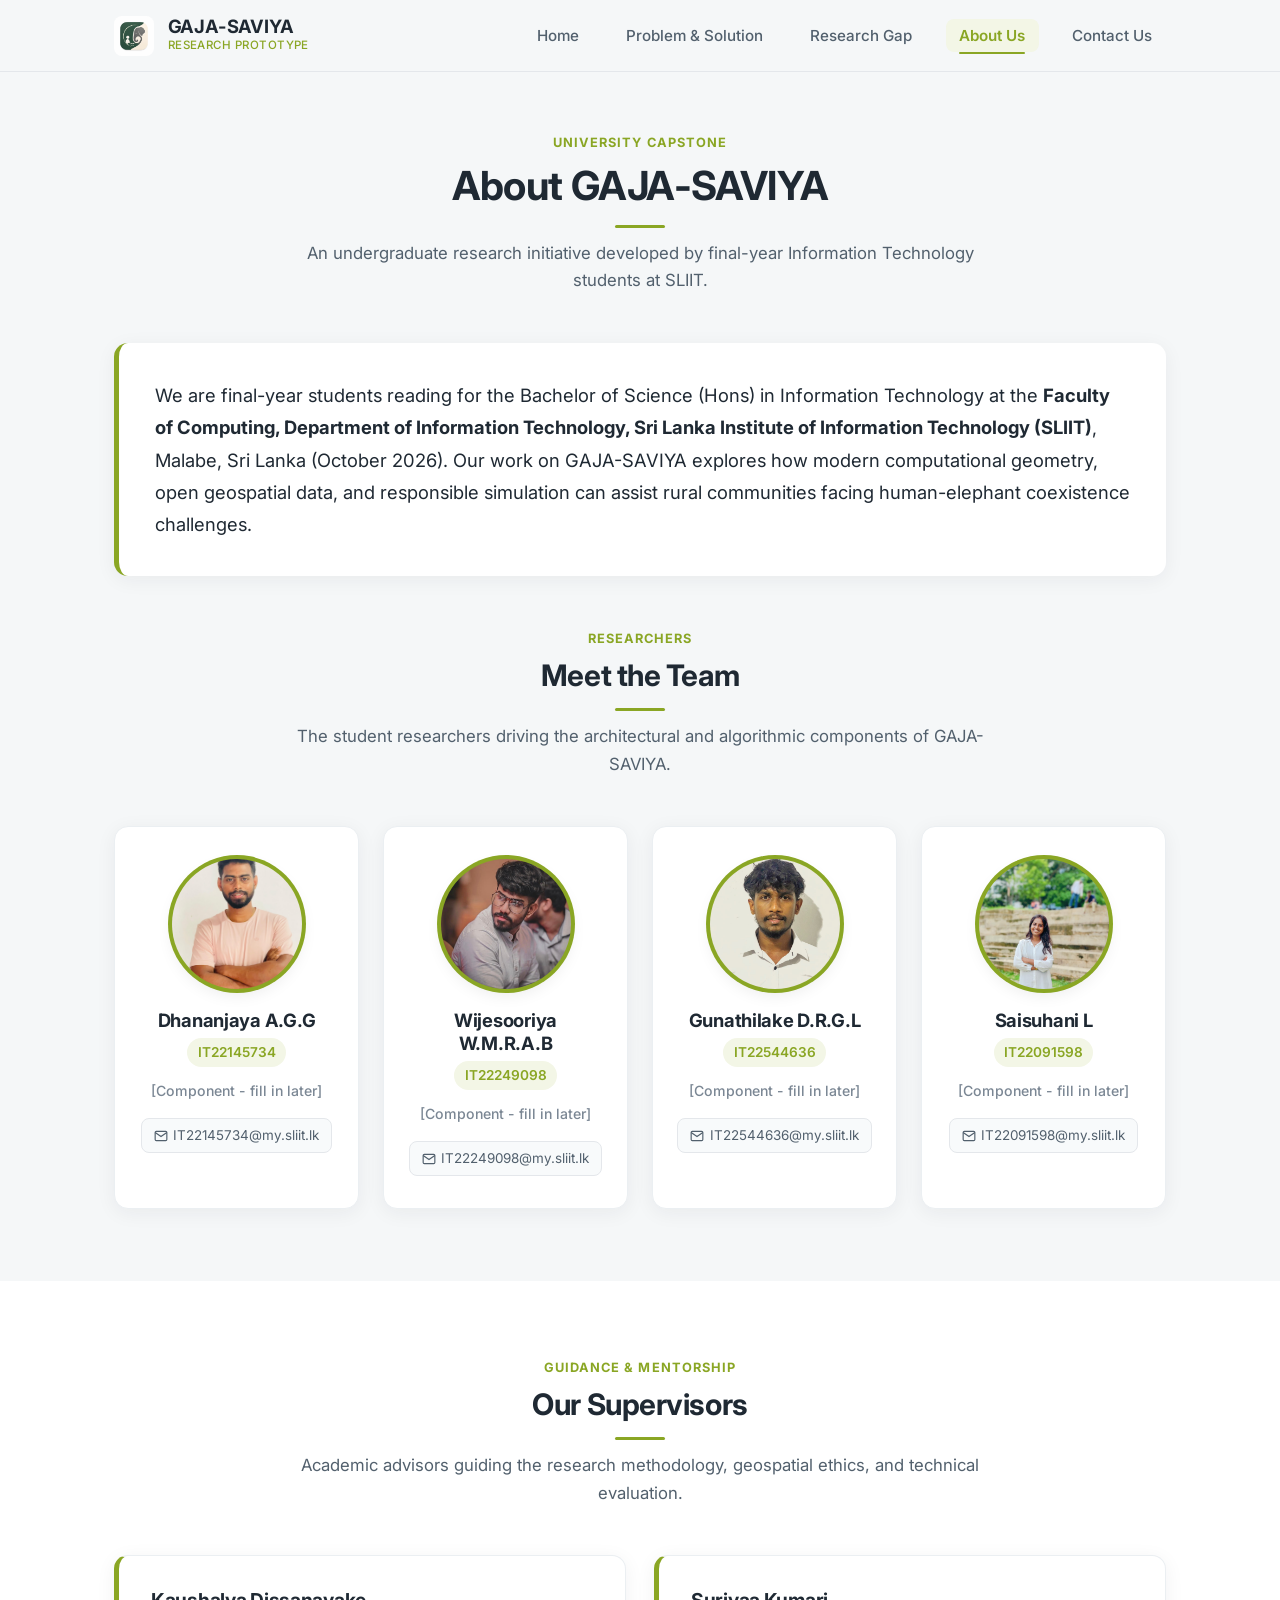
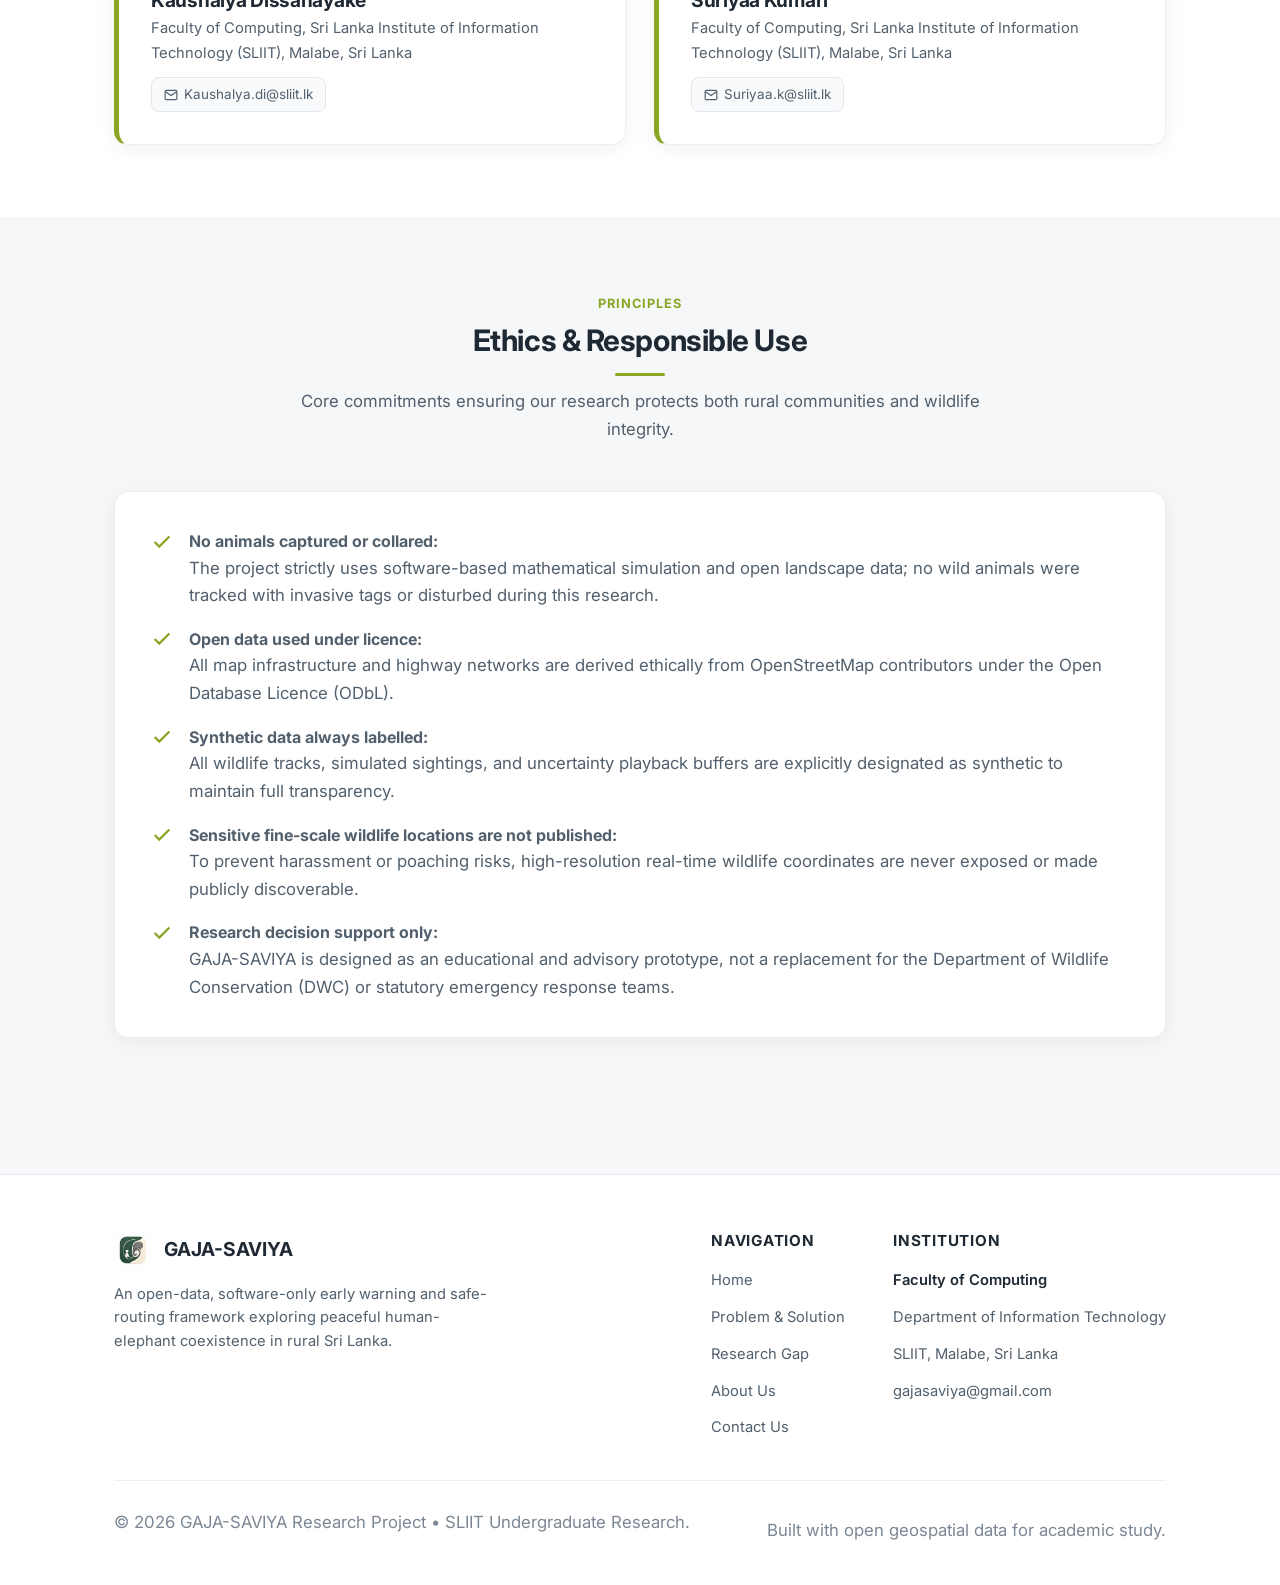
==== about.html @ 43db762c "Initial commit: GAJA-SAVIYA research portfolio and monitoring framework" ====
<!DOCTYPE html>
<html lang="en">
<head>
  <meta charset="UTF-8">
  <meta name="viewport" content="width=device-width, initial-scale=1.0">
  <title>About Us | GAJA-SAVIYA Research Team</title>
  <meta name="description" content="Meet the undergraduate research team and supervisors from SLIIT Faculty of Computing behind the GAJA-SAVIYA human-elephant conflict safe-routing framework.">
  <link rel="icon" type="image/png" href="assets/favicon.png">
  <link rel="stylesheet" href="css/style.css">
</head>
<body>

  <!-- Shared Top Navigation Bar -->
  <header class="site-header" id="siteHeader">
    <div class="container nav-container">
      <a href="index.html" class="brand" aria-label="GAJA-SAVIYA Home">
        <img src="assets/logo.png" alt="GAJA-SAVIYA Logo" class="brand-logo">
        <div class="brand-text">
          <span class="brand-title">GAJA-SAVIYA</span>
          <span class="brand-tag">Research Prototype</span>
        </div>
      </a>

      <!-- Desktop Navigation Menu -->
      <nav aria-label="Main Navigation">
        <ul class="nav-menu">
          <li><a href="index.html" class="nav-link">Home</a></li>
          <li><a href="problem-solution.html" class="nav-link">Problem &amp; Solution</a></li>
          <li><a href="research-gap.html" class="nav-link">Research Gap</a></li>
          <li><a href="about.html" class="nav-link active">About Us</a></li>
          <li><a href="contact.html" class="nav-link">Contact Us</a></li>
        </ul>
      </nav>

      <!-- Mobile Hamburger Button -->
      <button class="menu-toggle" id="menuToggle" aria-label="Toggle Navigation Menu" aria-expanded="false" aria-controls="mobileNav">
        <svg viewBox="0 0 24 24" fill="none" stroke="currentColor">
          <line x1="3" y1="6" x2="21" y2="6"></line>
          <line x1="3" y1="12" x2="21" y2="12"></line>
          <line x1="3" y1="18" x2="21" y2="18"></line>
        </svg>
      </button>
    </div>

    <!-- Mobile Drawer Menu -->
    <div class="mobile-nav" id="mobileNav">
      <ul class="mobile-menu">
        <li><a href="index.html" class="mobile-link">Home</a></li>
        <li><a href="problem-solution.html" class="mobile-link">Problem &amp; Solution</a></li>
        <li><a href="research-gap.html" class="mobile-link">Research Gap</a></li>
        <li><a href="about.html" class="mobile-link active">About Us</a></li>
        <li><a href="contact.html" class="mobile-link">Contact Us</a></li>
      </ul>
    </div>
  </header>

  <main id="mainContent">

    <!-- Header Section -->
    <section class="page-section intro-section">
      <div class="container">
        <div class="section-header fade-in-on-scroll">
          <span class="section-tag">University Capstone</span>
          <h1 class="section-title">About GAJA-SAVIYA</h1>
          <p class="section-subtitle">
            An undergraduate research initiative developed by final-year Information Technology students at SLIIT.
          </p>
        </div>

        <div class="summary-card fade-in-on-scroll">
          <p>
            We are final-year students reading for the Bachelor of Science (Hons) in Information Technology at the 
            <strong>Faculty of Computing, Department of Information Technology, Sri Lanka Institute of Information Technology (SLIIT)</strong>, 
            Malabe, Sri Lanka (October 2026). Our work on GAJA-SAVIYA explores how modern computational geometry, open geospatial data, and responsible simulation can assist rural communities facing human-elephant coexistence challenges.
          </p>
        </div>
      </div>
    </section>

    <!-- Meet the Team Section -->
    <section class="page-section" style="padding-top: 1rem;">
      <div class="container">
        <div class="section-header fade-in-on-scroll">
          <span class="section-tag">Researchers</span>
          <h2 class="section-title">Meet the Team</h2>
          <p class="section-subtitle">
            The student researchers driving the architectural and algorithmic components of GAJA-SAVIYA.
          </p>
        </div>

        <!-- ===============================================================
             EDITABLE TEAM MEMBERS BLOCK
             Update details or photos directly in this section as needed
             =============================================================== -->
        <div class="team-grid" id="teamGrid">
          
          <!-- Member 1 -->
          <article class="member-card fade-in-on-scroll" id="member-1">
            <div class="member-photo-wrap">
              <img src="assets/member1.jpg" alt="Photo of Dhananjaya A.G.G" class="member-photo" loading="lazy">
            </div>
            <h3 class="member-name">Dhananjaya A.G.G</h3>
            <span class="member-id">IT22145734</span>
            <p class="member-role">[Component - fill in later]</p>
            <a href="mailto:IT22145734@my.sliit.lk" class="member-email" title="Email Dhananjaya A.G.G">
              <svg width="14" height="14" viewBox="0 0 24 24" fill="none" stroke="currentColor" stroke-width="2"><path d="M4 4h16c1.1 0 2 .9 2 2v12c0 1.1-.9 2-2 2H4c-1.1 0-2-.9-2-2V6c0-1.1.9-2 2-2z"/><polyline points="22,6 12,13 2,6"/></svg>
              <span>IT22145734@my.sliit.lk</span>
            </a>
          </article>

          <!-- Member 2 -->
          <article class="member-card fade-in-on-scroll" id="member-2">
            <div class="member-photo-wrap">
              <img src="assets/member2.jpg" alt="Photo of Wijesooriya W.M.R.A.B" class="member-photo" loading="lazy">
            </div>
            <h3 class="member-name">Wijesooriya W.M.R.A.B</h3>
            <span class="member-id">IT22249098</span>
            <p class="member-role">[Component - fill in later]</p>
            <a href="mailto:IT22249098@my.sliit.lk" class="member-email" title="Email Wijesooriya W.M.R.A.B">
              <svg width="14" height="14" viewBox="0 0 24 24" fill="none" stroke="currentColor" stroke-width="2"><path d="M4 4h16c1.1 0 2 .9 2 2v12c0 1.1-.9 2-2 2H4c-1.1 0-2-.9-2-2V6c0-1.1.9-2 2-2z"/><polyline points="22,6 12,13 2,6"/></svg>
              <span>IT22249098@my.sliit.lk</span>
            </a>
          </article>

          <!-- Member 3 -->
          <article class="member-card fade-in-on-scroll" id="member-3">
            <div class="member-photo-wrap">
              <img src="assets/member3.jpg" alt="Photo of Gunathilake D.R.G.L" class="member-photo" loading="lazy">
            </div>
            <h3 class="member-name">Gunathilake D.R.G.L</h3>
            <span class="member-id">IT22544636</span>
            <p class="member-role">[Component - fill in later]</p>
            <a href="mailto:IT22544636@my.sliit.lk" class="member-email" title="Email Gunathilake D.R.G.L">
              <svg width="14" height="14" viewBox="0 0 24 24" fill="none" stroke="currentColor" stroke-width="2"><path d="M4 4h16c1.1 0 2 .9 2 2v12c0 1.1-.9 2-2 2H4c-1.1 0-2-.9-2-2V6c0-1.1.9-2 2-2z"/><polyline points="22,6 12,13 2,6"/></svg>
              <span>IT22544636@my.sliit.lk</span>
            </a>
          </article>

          <!-- Member 4 -->
          <article class="member-card fade-in-on-scroll" id="member-4">
            <div class="member-photo-wrap">
              <img src="assets/member4.jpg" alt="Photo of Saisuhani L" class="member-photo" loading="lazy">
            </div>
            <h3 class="member-name">Saisuhani L</h3>
            <span class="member-id">IT22091598</span>
            <p class="member-role">[Component - fill in later]</p>
            <a href="mailto:IT22091598@my.sliit.lk" class="member-email" title="Email Saisuhani L">
              <svg width="14" height="14" viewBox="0 0 24 24" fill="none" stroke="currentColor" stroke-width="2"><path d="M4 4h16c1.1 0 2 .9 2 2v12c0 1.1-.9 2-2 2H4c-1.1 0-2-.9-2-2V6c0-1.1.9-2 2-2z"/><polyline points="22,6 12,13 2,6"/></svg>
              <span>IT22091598@my.sliit.lk</span>
            </a>
          </article>

        </div>
      </div>
    </section>

    <!-- Our Supervisors Section -->
    <section class="page-section" style="background-color: #FFFFFF;">
      <div class="container">
        <div class="section-header fade-in-on-scroll">
          <span class="section-tag">Guidance &amp; Mentorship</span>
          <h2 class="section-title">Our Supervisors</h2>
          <p class="section-subtitle">
            Academic advisors guiding the research methodology, geospatial ethics, and technical evaluation.
          </p>
        </div>

        <div class="grid grid-2">
          <!-- Supervisor 1 -->
          <div class="supervisor-card fade-in-on-scroll">
            <h3 class="supervisor-title">Kaushalya Dissanayake</h3>
            <p class="supervisor-dept">Faculty of Computing, Sri Lanka Institute of Information Technology (SLIIT), Malabe, Sri Lanka</p>
            <a href="mailto:Kaushalya.di@sliit.lk" class="member-email" style="align-self: flex-start;">
              <svg width="14" height="14" viewBox="0 0 24 24" fill="none" stroke="currentColor" stroke-width="2"><path d="M4 4h16c1.1 0 2 .9 2 2v12c0 1.1-.9 2-2 2H4c-1.1 0-2-.9-2-2V6c0-1.1.9-2 2-2z"/><polyline points="22,6 12,13 2,6"/></svg>
              <span>Kaushalya.di@sliit.lk</span>
            </a>
          </div>

          <!-- Supervisor 2 -->
          <div class="supervisor-card fade-in-on-scroll">
            <h3 class="supervisor-title">Suriyaa Kumari</h3>
            <p class="supervisor-dept">Faculty of Computing, Sri Lanka Institute of Information Technology (SLIIT), Malabe, Sri Lanka</p>
            <a href="mailto:Suriyaa.k@sliit.lk" class="member-email" style="align-self: flex-start;">
              <svg width="14" height="14" viewBox="0 0 24 24" fill="none" stroke="currentColor" stroke-width="2"><path d="M4 4h16c1.1 0 2 .9 2 2v12c0 1.1-.9 2-2 2H4c-1.1 0-2-.9-2-2V6c0-1.1.9-2 2-2z"/><polyline points="22,6 12,13 2,6"/></svg>
              <span>Suriyaa.k@sliit.lk</span>
            </a>
          </div>
        </div>
      </div>
    </section>

    <!-- Ethics and Responsible Use Section -->
    <section class="page-section">
      <div class="container">
        <div class="section-header fade-in-on-scroll">
          <span class="section-tag">Principles</span>
          <h2 class="section-title">Ethics &amp; Responsible Use</h2>
          <p class="section-subtitle">
            Core commitments ensuring our research protects both rural communities and wildlife integrity.
          </p>
        </div>

        <div class="ethics-card fade-in-on-scroll">
          <ul class="ethics-list">
            <li class="ethics-item">
              <svg class="ethics-icon" viewBox="0 0 24 24" fill="none" stroke="currentColor" stroke-width="2.5"><polyline points="20 6 9 17 4 12"/></svg>
              <div>
                <strong>No animals captured or collared:</strong>
                <p>The project strictly uses software-based mathematical simulation and open landscape data; no wild animals were tracked with invasive tags or disturbed during this research.</p>
              </div>
            </li>
            <li class="ethics-item">
              <svg class="ethics-icon" viewBox="0 0 24 24" fill="none" stroke="currentColor" stroke-width="2.5"><polyline points="20 6 9 17 4 12"/></svg>
              <div>
                <strong>Open data used under licence:</strong>
                <p>All map infrastructure and highway networks are derived ethically from OpenStreetMap contributors under the Open Database Licence (ODbL).</p>
              </div>
            </li>
            <li class="ethics-item">
              <svg class="ethics-icon" viewBox="0 0 24 24" fill="none" stroke="currentColor" stroke-width="2.5"><polyline points="20 6 9 17 4 12"/></svg>
              <div>
                <strong>Synthetic data always labelled:</strong>
                <p>All wildlife tracks, simulated sightings, and uncertainty playback buffers are explicitly designated as synthetic to maintain full transparency.</p>
              </div>
            </li>
            <li class="ethics-item">
              <svg class="ethics-icon" viewBox="0 0 24 24" fill="none" stroke="currentColor" stroke-width="2.5"><polyline points="20 6 9 17 4 12"/></svg>
              <div>
                <strong>Sensitive fine-scale wildlife locations are not published:</strong>
                <p>To prevent harassment or poaching risks, high-resolution real-time wildlife coordinates are never exposed or made publicly discoverable.</p>
              </div>
            </li>
            <li class="ethics-item">
              <svg class="ethics-icon" viewBox="0 0 24 24" fill="none" stroke="currentColor" stroke-width="2.5"><polyline points="20 6 9 17 4 12"/></svg>
              <div>
                <strong>Research decision support only:</strong>
                <p>GAJA-SAVIYA is designed as an educational and advisory prototype, not a replacement for the Department of Wildlife Conservation (DWC) or statutory emergency response teams.</p>
              </div>
            </li>
          </ul>
        </div>
      </div>
    </section>

  </main>

  <!-- Shared Footer -->
  <footer class="site-footer">
    <div class="container">
      <div class="footer-top">
        <div class="footer-brand">
          <a href="index.html" class="footer-logo-wrap">
            <img src="assets/logo.png" alt="GAJA-SAVIYA Logo" class="footer-logo-img">
            <span class="footer-logo-text">GAJA-SAVIYA</span>
          </a>
          <p class="footer-desc">
            An open-data, software-only early warning and safe-routing framework exploring peaceful human-elephant coexistence in rural Sri Lanka.
          </p>
        </div>

        <div class="footer-links-group">
          <div class="footer-links-col">
            <h4>Navigation</h4>
            <ul class="footer-links-list">
              <li><a href="index.html" class="footer-link">Home</a></li>
              <li><a href="problem-solution.html" class="footer-link">Problem &amp; Solution</a></li>
              <li><a href="research-gap.html" class="footer-link">Research Gap</a></li>
              <li><a href="about.html" class="footer-link">About Us</a></li>
              <li><a href="contact.html" class="footer-link">Contact Us</a></li>
            </ul>
          </div>

          <div class="footer-links-col">
            <h4>Institution</h4>
            <ul class="footer-links-list">
              <li><span class="footer-link" style="color: var(--text-heading); font-weight: 600;">Faculty of Computing</span></li>
              <li><span class="footer-link">Department of Information Technology</span></li>
              <li><span class="footer-link">SLIIT, Malabe, Sri Lanka</span></li>
              <li><a href="mailto:gajasaviya@gmail.com" class="footer-link">gajasaviya@gmail.com</a></li>
            </ul>
          </div>
        </div>
      </div>

      <div class="footer-bottom">
        <p>&copy; 2026 GAJA-SAVIYA Research Project &bull; SLIIT Undergraduate Research.</p>
        <p>Built with open geospatial data for academic study.</p>
      </div>
    </div>
  </footer>

  <script src="js/main.js"></script>
</body>
</html>
---- css/style.css ----
/* ==========================================================================
   GAJA-SAVIYA Research Project - Design System & Stylesheet
   Color Palette:
     --accent: #8AA624 (Warm Olive Green)
     --bg: #F5F7F8 (Calm Natural Grey-White)
     --card-bg: #FFFFFF (Clean Pure White)
     --text-heading: #1F2933 (Deep Charcoal)
     --text-body: #52606D (Soft Slate Grey)
   ========================================================================== */

@import url('https://fonts.googleapis.com/css2?family=Inter:wght@400;500;600;700&display=swap');

:root {
  --accent: #8AA624;
  --accent-hover: #758E1E;
  --accent-light: #F3F6E6;
  --accent-tint: rgba(138, 166, 36, 0.12);
  --bg: #F5F7F8;
  --card-bg: #FFFFFF;
  --text-heading: #1F2933;
  --text-body: #52606D;
  --text-muted: #7B8794;
  --border-light: #E4E7EB;
  --border-subtle: #EBEFF2;
  --warning-bg: #FFFBEB;
  --warning-border: #FDE68A;
  --warning-text: #92400E;
  --shadow-sm: 0 2px 8px rgba(31, 41, 51, 0.04);
  --shadow-md: 0 4px 20px rgba(31, 41, 51, 0.06);
  --shadow-lg: 0 10px 30px rgba(31, 41, 51, 0.09);
  --radius-sm: 8px;
  --radius-md: 14px;
  --radius-lg: 20px;
  --radius-full: 9999px;
  --container-max: 1100px;
  --transition: all 0.25s ease-in-out;
  --font-main: 'Inter', -apple-system, BlinkMacSystemFont, "Segoe UI", Roboto, Helvetica, Arial, sans-serif;
}

/* Base & Reset */
*, *::before, *::after {
  box-sizing: border-box;
  margin: 0;
  padding: 0;
}

html {
  scroll-behavior: smooth;
  font-size: 16px;
}

body {
  font-family: var(--font-main);
  background-color: var(--bg);
  color: var(--text-body);
  line-height: 1.65;
  -webkit-font-smoothing: antialiased;
  -moz-osx-font-smoothing: grayscale;
  min-height: 100vh;
  display: flex;
  flex-direction: column;
}

/* Typography */
h1, h2, h3, h4, h5, h6 {
  color: var(--text-heading);
  font-weight: 700;
  line-height: 1.25;
  letter-spacing: -0.015em;
}

h1 {
  font-size: 2.5rem;
  margin-bottom: 1rem;
}

h2 {
  font-size: 1.85rem;
  margin-bottom: 0.85rem;
  position: relative;
}

h3 {
  font-size: 1.3rem;
  margin-bottom: 0.5rem;
}

p {
  margin-bottom: 1rem;
  font-size: 1.05rem;
}

p:last-child {
  margin-bottom: 0;
}

a {
  color: var(--accent);
  text-decoration: none;
  transition: var(--transition);
}

a:hover {
  color: var(--accent-hover);
}

/* Focus styles for accessibility */
a:focus-visible, button:focus-visible, input:focus-visible, textarea:focus-visible {
  outline: 2px solid var(--accent);
  outline-offset: 3px;
}

/* Layout Container */
.container {
  width: 100%;
  max-width: var(--container-max);
  margin-left: auto;
  margin-right: auto;
  padding-left: 1.5rem;
  padding-right: 1.5rem;
}

/* Header & Navigation */
.site-header {
  position: fixed;
  top: 0;
  left: 0;
  width: 100%;
  height: 72px;
  background-color: rgba(245, 247, 248, 0.94);
  backdrop-filter: blur(12px);
  -webkit-backdrop-filter: blur(12px);
  border-bottom: 1px solid var(--border-light);
  z-index: 1000;
  transition: var(--transition);
}

.nav-container {
  display: flex;
  align-items: center;
  justify-content: space-between;
  height: 100%;
}

.brand {
  display: flex;
  align-items: center;
  gap: 0.85rem;
  color: var(--text-heading);
  font-weight: 700;
  font-size: 1.25rem;
  text-decoration: none;
  letter-spacing: -0.01em;
}

.brand-logo {
  width: 40px;
  height: 40px;
  border-radius: var(--radius-sm);
  object-fit: cover;
  display: block;
}

.brand-text {
  display: flex;
  flex-direction: column;
}

.brand-title {
  font-size: 1.15rem;
  font-weight: 700;
  color: var(--text-heading);
  line-height: 1.1;
}

.brand-tag {
  font-size: 0.72rem;
  font-weight: 500;
  color: var(--accent);
  letter-spacing: 0.04em;
  text-transform: uppercase;
}

.nav-menu {
  display: flex;
  list-style: none;
  gap: 1.25rem;
  align-items: center;
}

.nav-link {
  color: var(--text-body);
  font-size: 0.95rem;
  font-weight: 500;
  padding: 0.45rem 0.85rem;
  border-radius: var(--radius-sm);
  transition: var(--transition);
  position: relative;
}

.nav-link:hover {
  color: var(--accent);
  background-color: var(--accent-tint);
}

.nav-link.active {
  color: var(--accent);
  font-weight: 600;
  background-color: var(--accent-light);
}

.nav-link.active::after {
  content: '';
  position: absolute;
  bottom: -2px;
  left: 0.85rem;
  right: 0.85rem;
  height: 2px;
  background-color: var(--accent);
  border-radius: 2px;
}

/* Mobile Hamburger */
.menu-toggle {
  display: none;
  background: transparent;
  border: none;
  cursor: pointer;
  padding: 0.5rem;
  color: var(--text-heading);
  border-radius: var(--radius-sm);
}

.menu-toggle svg {
  width: 26px;
  height: 26px;
  display: block;
  stroke: var(--text-heading);
  stroke-width: 2;
  stroke-linecap: round;
  stroke-linejoin: round;
}

/* Mobile Drawer */
.mobile-nav {
  display: none;
  position: fixed;
  top: 72px;
  left: 0;
  width: 100%;
  background-color: #FFFFFF;
  border-bottom: 1px solid var(--border-light);
  box-shadow: var(--shadow-lg);
  padding: 1.25rem 1.5rem;
  z-index: 999;
}

.mobile-nav.open {
  display: block;
  animation: slideDown 0.25s ease-out;
}

@keyframes slideDown {
  from {
    opacity: 0;
    transform: translateY(-10px);
  }
  to {
    opacity: 1;
    transform: translateY(0);
  }
}

.mobile-menu {
  list-style: none;
  display: flex;
  flex-direction: column;
  gap: 0.5rem;
}

.mobile-link {
  display: block;
  padding: 0.75rem 1rem;
  font-size: 1rem;
  font-weight: 500;
  color: var(--text-heading);
  border-radius: var(--radius-sm);
  transition: var(--transition);
}

.mobile-link:hover, .mobile-link.active {
  background-color: var(--accent-light);
  color: var(--accent);
}

/* Page Spacing for Fixed Header */
main {
  flex: 1;
  padding-top: 72px; /* Navbar height */
}

.page-section {
  padding: 4.5rem 0;
}

.page-section.intro-section {
  padding-top: 3.5rem;
  padding-bottom: 2rem;
}

/* Hero Section */
.hero {
  padding: 4.5rem 0 3.5rem;
  text-align: center;
}

.hero-content {
  max-width: 860px;
  margin: 0 auto;
}

.hero-badge-wrap {
  margin-bottom: 1.25rem;
  display: inline-flex;
}

.hero-logo-img {
  width: 72px;
  height: 72px;
  border-radius: var(--radius-md);
  box-shadow: var(--shadow-md);
  margin-bottom: 1.25rem;
}

.hero-title {
  font-size: 3rem;
  font-weight: 800;
  color: var(--text-heading);
  letter-spacing: -0.025em;
  line-height: 1.15;
  margin-bottom: 1rem;
}

.hero-subtitle {
  font-size: 1.25rem;
  font-weight: 500;
  color: var(--text-body);
  line-height: 1.5;
  margin-bottom: 1rem;
}

.hero-tagline {
  font-size: 1.15rem;
  font-weight: 600;
  color: var(--accent);
  margin-bottom: 2rem;
  display: inline-block;
  padding: 0.35rem 1rem;
  background-color: var(--accent-light);
  border-radius: var(--radius-full);
}

.hero-actions {
  display: flex;
  justify-content: center;
  gap: 1rem;
  flex-wrap: wrap;
}

/* Buttons */
.btn {
  display: inline-flex;
  align-items: center;
  justify-content: center;
  gap: 0.5rem;
  padding: 0.75rem 1.65rem;
  font-size: 1rem;
  font-weight: 600;
  border-radius: var(--radius-full);
  border: 1px solid transparent;
  cursor: pointer;
  transition: var(--transition);
  text-decoration: none;
}

.btn-primary {
  background-color: var(--accent);
  color: #FFFFFF;
  box-shadow: 0 4px 14px rgba(138, 166, 36, 0.28);
}

.btn-primary:hover {
  background-color: var(--accent-hover);
  color: #FFFFFF;
  transform: translateY(-1px);
  box-shadow: 0 6px 18px rgba(138, 166, 36, 0.35);
}

.btn-secondary {
  background-color: #FFFFFF;
  color: var(--text-heading);
  border-color: var(--border-light);
  box-shadow: var(--shadow-sm);
}

.btn-secondary:hover {
  background-color: #FAFAFA;
  border-color: var(--accent);
  color: var(--accent);
  transform: translateY(-1px);
}

.btn-sm {
  padding: 0.45rem 1rem;
  font-size: 0.88rem;
}

/* Cards & Generic Card Grid */
.card {
  background-color: var(--card-bg);
  border-radius: var(--radius-md);
  box-shadow: var(--shadow-md);
  border: 1px solid var(--border-subtle);
  padding: 2rem;
  transition: var(--transition);
  height: 100%;
}

.card:hover {
  transform: translateY(-3px);
  box-shadow: var(--shadow-lg);
  border-color: rgba(138, 166, 36, 0.3);
}

.grid {
  display: grid;
  gap: 1.75rem;
}

.grid-2 {
  grid-template-columns: repeat(2, 1fr);
}

.grid-3 {
  grid-template-columns: repeat(3, 1fr);
}

.grid-4 {
  grid-template-columns: repeat(4, 1fr);
}

/* Section Header */
.section-header {
  text-align: center;
  max-width: 720px;
  margin: 0 auto 3rem;
}

.section-tag {
  display: inline-block;
  font-size: 0.8rem;
  font-weight: 700;
  text-transform: uppercase;
  letter-spacing: 0.08em;
  color: var(--accent);
  margin-bottom: 0.5rem;
}

.section-title {
  margin-bottom: 0.75rem;
}

.section-title::after {
  content: '';
  display: block;
  width: 50px;
  height: 3px;
  background-color: var(--accent);
  margin: 0.85rem auto 0;
  border-radius: 2px;
}

.section-title.text-left::after {
  margin-left: 0;
}

.section-subtitle {
  font-size: 1.05rem;
  color: var(--text-body);
}

/* Friendly Summary Box */
.summary-card {
  background-color: #FFFFFF;
  border-radius: var(--radius-md);
  padding: 2.25rem;
  box-shadow: var(--shadow-md);
  border-left: 5px solid var(--accent);
  margin: 0 auto;
}

.summary-card p {
  font-size: 1.15rem;
  line-height: 1.75;
  color: var(--text-heading);
}

/* Component Numbered Cards */
.component-card {
  position: relative;
  display: flex;
  flex-direction: column;
  padding: 2rem;
}

.component-badge {
  display: inline-flex;
  align-items: center;
  justify-content: center;
  width: 36px;
  height: 36px;
  background-color: var(--accent-light);
  color: var(--accent);
  font-weight: 700;
  border-radius: var(--radius-sm);
  margin-bottom: 1.25rem;
  font-size: 1.1rem;
}

.component-title {
  font-size: 1.2rem;
  margin-bottom: 0.75rem;
  color: var(--text-heading);
}

.component-desc {
  font-size: 0.98rem;
  color: var(--text-body);
  flex: 1;
}

/* How It Works - 4-step Flow */
.flow-container {
  display: flex;
  align-items: stretch;
  justify-content: space-between;
  gap: 1rem;
  position: relative;
}

.flow-step {
  flex: 1;
  background-color: #FFFFFF;
  border-radius: var(--radius-md);
  padding: 1.75rem 1.25rem;
  text-align: center;
  box-shadow: var(--shadow-md);
  border: 1px solid var(--border-subtle);
  position: relative;
  display: flex;
  flex-direction: column;
  align-items: center;
  transition: var(--transition);
}

.flow-step:hover {
  transform: translateY(-2px);
  border-color: var(--accent);
}

.flow-index {
  width: 32px;
  height: 32px;
  background-color: var(--accent);
  color: #FFFFFF;
  border-radius: var(--radius-full);
  display: flex;
  align-items: center;
  justify-content: center;
  font-weight: 700;
  font-size: 0.9rem;
  margin-bottom: 1rem;
}

.flow-title {
  font-size: 1.05rem;
  font-weight: 700;
  color: var(--text-heading);
  margin-bottom: 0.5rem;
}

.flow-text {
  font-size: 0.88rem;
  color: var(--text-body);
  line-height: 1.5;
}

.flow-arrow {
  display: flex;
  align-items: center;
  justify-content: center;
  color: var(--accent);
  font-size: 1.5rem;
  padding: 0 0.25rem;
}

/* Honest-Labelling Disclaimer Banner */
.disclaimer-banner {
  background-color: var(--warning-bg);
  border: 1px solid var(--warning-border);
  border-left: 5px solid #D97706;
  border-radius: var(--radius-md);
  padding: 1.5rem 1.75rem;
  display: flex;
  gap: 1.25rem;
  align-items: flex-start;
  margin: 3.5rem 0 1.5rem;
}

.disclaimer-icon {
  flex-shrink: 0;
  width: 28px;
  height: 28px;
  color: #D97706;
  margin-top: 0.15rem;
}

.disclaimer-content h4 {
  font-size: 1.05rem;
  color: var(--warning-text);
  margin-bottom: 0.35rem;
}

.disclaimer-content p {
  font-size: 0.95rem;
  color: var(--warning-text);
  line-height: 1.6;
}

/* Tech Chips */
.tech-section {
  text-align: center;
  margin-top: 3.5rem;
  padding-top: 2.5rem;
  border-top: 1px solid var(--border-light);
}

.tech-chips {
  display: flex;
  flex-wrap: wrap;
  justify-content: center;
  gap: 0.65rem;
  margin-top: 1.25rem;
}

.tech-chip {
  background-color: #FFFFFF;
  border: 1px solid var(--border-light);
  padding: 0.45rem 1rem;
  border-radius: var(--radius-full);
  font-size: 0.88rem;
  font-weight: 500;
  color: var(--text-heading);
  box-shadow: var(--shadow-sm);
  transition: var(--transition);
}

.tech-chip:hover {
  border-color: var(--accent);
  color: var(--accent);
  transform: translateY(-1px);
}

/* Page 2: Problem & Solution */
.problem-card {
  background-color: #FFFFFF;
  border-radius: var(--radius-md);
  padding: 2.25rem;
  box-shadow: var(--shadow-md);
  margin-bottom: 2.5rem;
}

.problem-card p {
  font-size: 1.05rem;
  margin-bottom: 1.2rem;
}

.research-quote-card {
  background: linear-gradient(135deg, #FFFFFF 0%, var(--accent-light) 100%);
  border: 1px solid rgba(138, 166, 36, 0.35);
  border-left: 6px solid var(--accent);
  border-radius: var(--radius-md);
  padding: 2.25rem 2.5rem;
  box-shadow: var(--shadow-md);
  margin: 3rem 0;
  position: relative;
}

.quote-label {
  display: inline-block;
  font-size: 0.78rem;
  font-weight: 700;
  text-transform: uppercase;
  letter-spacing: 0.08em;
  color: var(--accent);
  margin-bottom: 0.75rem;
}

.research-quote-card blockquote {
  font-size: 1.25rem;
  font-weight: 600;
  color: var(--text-heading);
  line-height: 1.6;
  font-style: italic;
}

/* Pipeline Solution */
.pipeline-card {
  background-color: #FFFFFF;
  border-radius: var(--radius-md);
  padding: 2rem;
  box-shadow: var(--shadow-md);
  border: 1px solid var(--border-subtle);
  display: flex;
  flex-direction: column;
}

.pipeline-header {
  display: flex;
  align-items: center;
  gap: 0.75rem;
  margin-bottom: 1rem;
}

.pipeline-number {
  font-size: 0.85rem;
  font-weight: 700;
  color: var(--accent);
  background-color: var(--accent-light);
  padding: 0.25rem 0.65rem;
  border-radius: var(--radius-sm);
}

.limitation-box {
  background-color: #FAFBFB;
  border: 1px dashed var(--border-light);
  border-left: 3px solid var(--text-muted);
  border-radius: var(--radius-sm);
  padding: 0.85rem 1rem;
  margin-top: 1.25rem;
}

.limitation-box h5 {
  font-size: 0.82rem;
  font-weight: 700;
  text-transform: uppercase;
  color: var(--text-muted);
  letter-spacing: 0.04em;
  margin-bottom: 0.25rem;
}

.limitation-box p {
  font-size: 0.88rem;
  color: var(--text-body);
  margin-bottom: 0;
  line-height: 1.5;
}

/* Aim & Objectives */
.objectives-list {
  list-style: none;
  counter-reset: obj-counter;
  display: flex;
  flex-direction: column;
  gap: 1rem;
  margin-top: 1.5rem;
}

.objectives-list li {
  counter-increment: obj-counter;
  display: flex;
  gap: 1.25rem;
  background-color: #FFFFFF;
  padding: 1.25rem 1.5rem;
  border-radius: var(--radius-md);
  box-shadow: var(--shadow-sm);
  border: 1px solid var(--border-subtle);
  align-items: flex-start;
  transition: var(--transition);
}

.objectives-list li:hover {
  border-color: var(--accent);
  transform: translateX(4px);
}

.objectives-list li::before {
  content: counter(obj-counter);
  flex-shrink: 0;
  width: 28px;
  height: 28px;
  background-color: var(--accent-light);
  color: var(--accent);
  font-weight: 700;
  font-size: 0.9rem;
  display: flex;
  align-items: center;
  justify-content: center;
  border-radius: var(--radius-full);
}

/* Formula Box */
.formula-box {
  background-color: #FFFFFF;
  border-radius: var(--radius-md);
  padding: 2.25rem;
  box-shadow: var(--shadow-md);
  border: 1px solid var(--border-subtle);
  margin-top: 2.5rem;
}

.math-display {
  display: block;
  text-align: center;
  background-color: #F8FAF7;
  border: 1px solid rgba(138, 166, 36, 0.25);
  border-radius: var(--radius-sm);
  padding: 1.25rem;
  font-family: "Courier New", Courier, monospace;
  font-size: 1.35rem;
  font-weight: 700;
  color: var(--accent-hover);
  margin: 1.5rem 0;
}

.formula-disclaimer {
  background-color: #F8F9FA;
  padding: 0.85rem 1rem;
  border-radius: var(--radius-sm);
  font-size: 0.88rem;
  color: var(--text-muted);
  border-left: 3px solid var(--accent);
}

/* Page 3: Research Gap Cards */
.gap-card {
  background-color: #FFFFFF;
  border-radius: var(--radius-md);
  padding: 2rem;
  box-shadow: var(--shadow-md);
  border: 1px solid var(--border-subtle);
  display: flex;
  flex-direction: column;
  gap: 1.25rem;
}

.gap-missing {
  background-color: #FFF5F5;
  border-left: 3px solid #E53E3E;
  padding: 1rem 1.25rem;
  border-radius: 0 var(--radius-sm) var(--radius-sm) 0;
}

.gap-missing h4 {
  font-size: 0.85rem;
  text-transform: uppercase;
  color: #C53030;
  letter-spacing: 0.05em;
  margin-bottom: 0.35rem;
}

.gap-missing p {
  font-size: 0.95rem;
  color: #4A5568;
  margin-bottom: 0;
}

.gap-response {
  background-color: var(--accent-light);
  border-left: 3px solid var(--accent);
  padding: 1rem 1.25rem;
  border-radius: 0 var(--radius-sm) var(--radius-sm) 0;
}

.gap-response h4 {
  font-size: 0.85rem;
  text-transform: uppercase;
  color: var(--accent-hover);
  letter-spacing: 0.05em;
  margin-bottom: 0.35rem;
}

.gap-response p {
  font-size: 0.95rem;
  color: var(--text-heading);
  font-weight: 500;
  margin-bottom: 0;
}

/* Evaluation Table */
.table-card {
  background-color: #FFFFFF;
  border-radius: var(--radius-md);
  padding: 2rem;
  box-shadow: var(--shadow-md);
  border: 1px solid var(--border-subtle);
  overflow-x: auto;
}

.custom-table {
  width: 100%;
  border-collapse: collapse;
  text-align: left;
}

.custom-table th, .custom-table td {
  padding: 1.15rem 1.25rem;
  border-bottom: 1px solid var(--border-light);
}

.custom-table th {
  background-color: #F8F9FA;
  color: var(--text-heading);
  font-weight: 700;
  font-size: 0.95rem;
  text-transform: uppercase;
  letter-spacing: 0.04em;
}

.custom-table tr:last-child td {
  border-bottom: none;
}

.custom-table tr:hover td {
  background-color: #FCFDFD;
}

.table-tag {
  font-weight: 600;
  color: var(--accent-hover);
}

/* Page 4: About Us - Team Grid */
.team-grid {
  display: grid;
  grid-template-columns: repeat(4, 1fr);
  gap: 1.5rem;
}

.member-card {
  background-color: #FFFFFF;
  border-radius: var(--radius-md);
  padding: 2rem 1.5rem;
  text-align: center;
  box-shadow: var(--shadow-md);
  border: 1px solid var(--border-subtle);
  display: flex;
  flex-direction: column;
  align-items: center;
  transition: var(--transition);
}

.member-card:hover {
  transform: translateY(-4px);
  box-shadow: var(--shadow-lg);
  border-color: var(--accent);
}

.member-photo-wrap {
  width: 130px;
  height: 130px;
  margin-bottom: 1.25rem;
  position: relative;
}

.member-photo {
  width: 100%;
  height: 100%;
  border-radius: var(--radius-full);
  object-fit: cover;
  box-shadow: 0 0 0 4px var(--accent), 0 6px 16px rgba(0, 0, 0, 0.08);
  background-color: #EEF2F6;
  display: block;
}

.member-name {
  font-size: 1.15rem;
  font-weight: 700;
  color: var(--text-heading);
  margin-bottom: 0.35rem;
}

.member-id {
  font-size: 0.85rem;
  font-weight: 600;
  color: var(--accent);
  background-color: var(--accent-light);
  padding: 0.2rem 0.65rem;
  border-radius: var(--radius-full);
  margin-bottom: 0.75rem;
  display: inline-block;
}

.member-role {
  font-size: 0.88rem;
  color: var(--text-muted);
  margin-bottom: 1rem;
  font-weight: 500;
}

.member-email {
  font-size: 0.84rem;
  color: var(--text-body);
  word-break: break-all;
  display: inline-flex;
  align-items: center;
  gap: 0.35rem;
  padding: 0.35rem 0.75rem;
  background-color: #F8FAFB;
  border-radius: var(--radius-sm);
  border: 1px solid var(--border-light);
  transition: var(--transition);
}

.member-email:hover {
  border-color: var(--accent);
  color: var(--accent);
  background-color: #FFFFFF;
}

/* Supervisors */
.supervisor-card {
  background-color: #FFFFFF;
  border-radius: var(--radius-md);
  padding: 2rem;
  box-shadow: var(--shadow-md);
  border: 1px solid var(--border-subtle);
  border-left: 5px solid var(--accent);
  display: flex;
  flex-direction: column;
}

.supervisor-title {
  font-size: 1.2rem;
  color: var(--text-heading);
  margin-bottom: 0.25rem;
}

.supervisor-dept {
  font-size: 0.92rem;
  color: var(--text-body);
  margin-bottom: 0.75rem;
}

/* Ethics List */
.ethics-card {
  background-color: #FFFFFF;
  border-radius: var(--radius-md);
  padding: 2.25rem;
  box-shadow: var(--shadow-md);
  border: 1px solid var(--border-subtle);
}

.ethics-list {
  list-style: none;
  display: flex;
  flex-direction: column;
  gap: 1rem;
}

.ethics-item {
  display: flex;
  align-items: flex-start;
  gap: 1rem;
}

.ethics-icon {
  width: 22px;
  height: 22px;
  color: var(--accent);
  flex-shrink: 0;
  margin-top: 0.15rem;
}

/* Page 5: Contact Us */
.contact-grid {
  display: grid;
  grid-template-columns: 1fr 1.35fr;
  gap: 2.5rem;
  align-items: start;
}

.contact-info-card {
  background-color: #FFFFFF;
  border-radius: var(--radius-md);
  padding: 2.5rem 2rem;
  box-shadow: var(--shadow-md);
  border: 1px solid var(--border-subtle);
}

.info-item {
  margin-bottom: 2rem;
}

.info-item:last-child {
  margin-bottom: 0;
}

.info-label {
  font-size: 0.8rem;
  font-weight: 700;
  text-transform: uppercase;
  letter-spacing: 0.05em;
  color: var(--text-muted);
  margin-bottom: 0.4rem;
}

.info-val-highlight {
  font-size: 1.15rem;
  font-weight: 700;
  color: var(--text-heading);
  display: block;
  margin-bottom: 0.75rem;
}

.copy-btn {
  background-color: var(--accent-light);
  color: var(--accent-hover);
  border: 1px solid rgba(138, 166, 36, 0.3);
  padding: 0.4rem 0.85rem;
  font-size: 0.85rem;
  font-weight: 600;
  border-radius: var(--radius-sm);
  cursor: pointer;
  display: inline-flex;
  align-items: center;
  gap: 0.4rem;
  transition: var(--transition);
}

.copy-btn:hover {
  background-color: var(--accent);
  color: #FFFFFF;
}

/* Contact Form */
.contact-form-card {
  background-color: #FFFFFF;
  border-radius: var(--radius-md);
  padding: 2.5rem 2rem;
  box-shadow: var(--shadow-md);
  border: 1px solid var(--border-subtle);
}

.form-group {
  margin-bottom: 1.35rem;
}

.form-label {
  display: block;
  font-size: 0.92rem;
  font-weight: 600;
  color: var(--text-heading);
  margin-bottom: 0.4rem;
}

.form-control {
  width: 100%;
  padding: 0.8rem 1rem;
  font-size: 0.98rem;
  font-family: inherit;
  color: var(--text-heading);
  background-color: #FAFAFA;
  border: 1px solid var(--border-light);
  border-radius: var(--radius-sm);
  transition: var(--transition);
}

.form-control:focus {
  background-color: #FFFFFF;
  border-color: var(--accent);
  box-shadow: 0 0 0 3px rgba(138, 166, 36, 0.15);
}

textarea.form-control {
  resize: vertical;
  min-height: 120px;
}

.form-feedback {
  display: none;
  padding: 1rem;
  border-radius: var(--radius-sm);
  margin-top: 1.25rem;
  font-size: 0.95rem;
}

.form-feedback.success {
  display: block;
  background-color: var(--accent-light);
  border: 1px solid var(--accent);
  color: var(--accent-hover);
}

/* Footer */
.site-footer {
  background-color: #FFFFFF;
  border-top: 1px solid var(--border-light);
  padding: 3.5rem 0 2rem;
  margin-top: 4rem;
}

.footer-top {
  display: flex;
  justify-content: space-between;
  align-items: flex-start;
  flex-wrap: wrap;
  gap: 2rem;
  margin-bottom: 2.5rem;
}

.footer-brand {
  max-width: 380px;
}

.footer-logo-wrap {
  display: flex;
  align-items: center;
  gap: 0.75rem;
  margin-bottom: 0.85rem;
  text-decoration: none;
}

.footer-logo-img {
  width: 38px;
  height: 38px;
  border-radius: var(--radius-sm);
}

.footer-logo-text {
  font-size: 1.2rem;
  font-weight: 700;
  color: var(--text-heading);
}

.footer-desc {
  font-size: 0.92rem;
  color: var(--text-body);
  line-height: 1.6;
}

.footer-links-group {
  display: flex;
  gap: 3rem;
  flex-wrap: wrap;
}

.footer-links-col h4 {
  font-size: 0.95rem;
  text-transform: uppercase;
  letter-spacing: 0.05em;
  color: var(--text-heading);
  margin-bottom: 1rem;
}

.footer-links-list {
  list-style: none;
  display: flex;
  flex-direction: column;
  gap: 0.65rem;
}

.footer-link {
  font-size: 0.92rem;
  color: var(--text-body);
}

.footer-link:hover {
  color: var(--accent);
}

.footer-bottom {
  padding-top: 1.75rem;
  border-top: 1px solid var(--border-subtle);
  display: flex;
  justify-content: space-between;
  align-items: center;
  flex-wrap: wrap;
  gap: 1rem;
  font-size: 0.88rem;
  color: var(--text-muted);
}

/* Toast Message */
.toast-msg {
  position: fixed;
  bottom: 24px;
  right: 24px;
  background-color: var(--text-heading);
  color: #FFFFFF;
  padding: 0.75rem 1.25rem;
  border-radius: var(--radius-sm);
  box-shadow: var(--shadow-lg);
  font-size: 0.9rem;
  font-weight: 500;
  z-index: 2000;
  opacity: 0;
  transform: translateY(10px);
  transition: opacity 0.3s ease, transform 0.3s ease;
  pointer-events: none;
}

.toast-msg.show {
  opacity: 1;
  transform: translateY(0);
}

/* Animations / Scroll Reveal */
.fade-in-on-scroll {
  opacity: 0;
  transform: translateY(16px);
  transition: opacity 0.5s ease-out, transform 0.5s ease-out;
}

.fade-in-on-scroll.revealed {
  opacity: 1;
  transform: translateY(0);
}

/* Responsive Media Queries */
@media (max-width: 992px) {
  .team-grid {
    grid-template-columns: repeat(2, 1fr);
  }

  .grid-4 {
    grid-template-columns: repeat(2, 1fr);
  }

  .grid-3 {
    grid-template-columns: repeat(2, 1fr);
  }

  .contact-grid {
    grid-template-columns: 1fr;
  }
}

@media (max-width: 768px) {
  .nav-menu {
    display: none;
  }

  .menu-toggle {
    display: block;
  }

  h1, .hero-title {
    font-size: 2.2rem;
  }

  h2 {
    font-size: 1.55rem;
  }

  .flow-container {
    flex-direction: column;
    gap: 1rem;
  }

  .flow-arrow {
    transform: rotate(90deg);
    padding: 0.5rem 0;
  }

  .grid-2 {
    grid-template-columns: 1fr;
  }

  .grid-3 {
    grid-template-columns: 1fr;
  }

  .grid-4 {
    grid-template-columns: 1fr;
  }

  .team-grid {
    grid-template-columns: 1fr;
  }

  .custom-table th, .custom-table td {
    padding: 0.85rem 0.75rem;
    font-size: 0.88rem;
  }

  .footer-top {
    flex-direction: column;
  }

  .footer-links-group {
    width: 100%;
    justify-content: space-between;
  }

  .footer-bottom {
    flex-direction: column;
    text-align: center;
  }
}
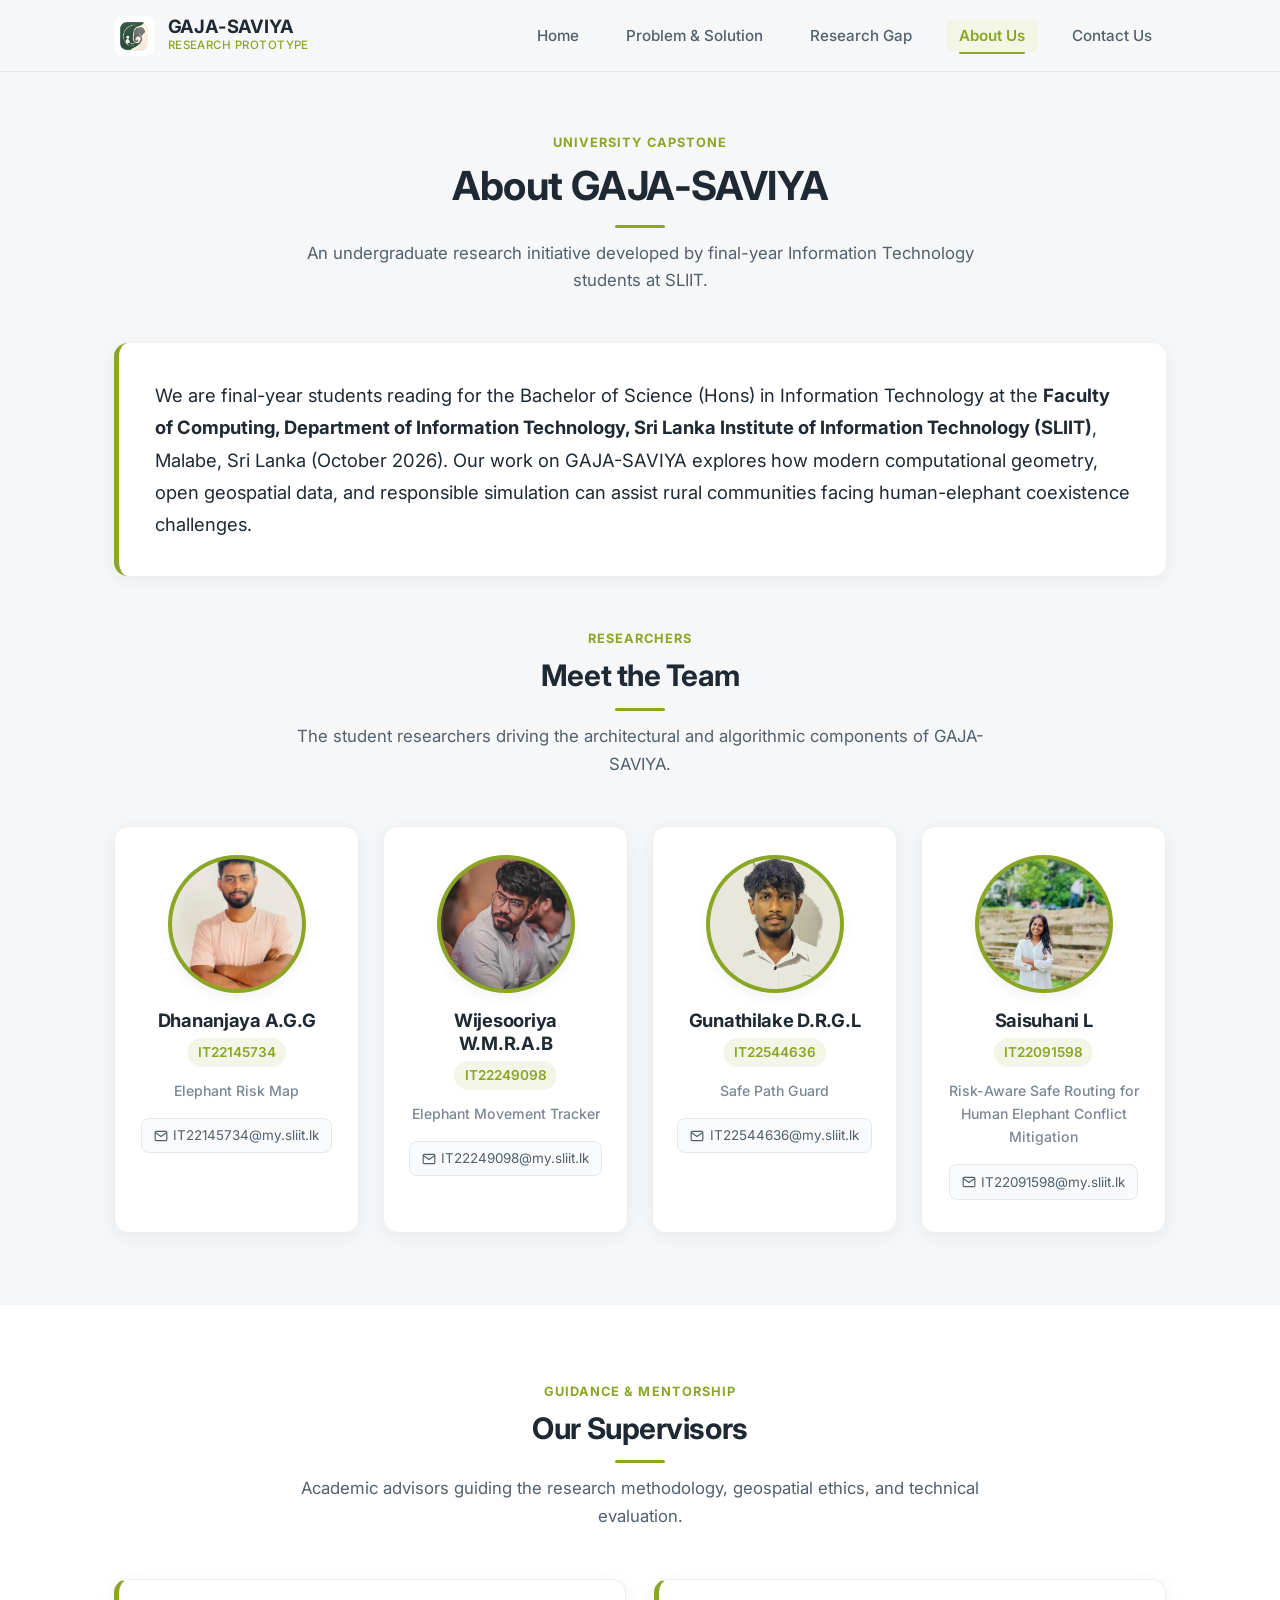
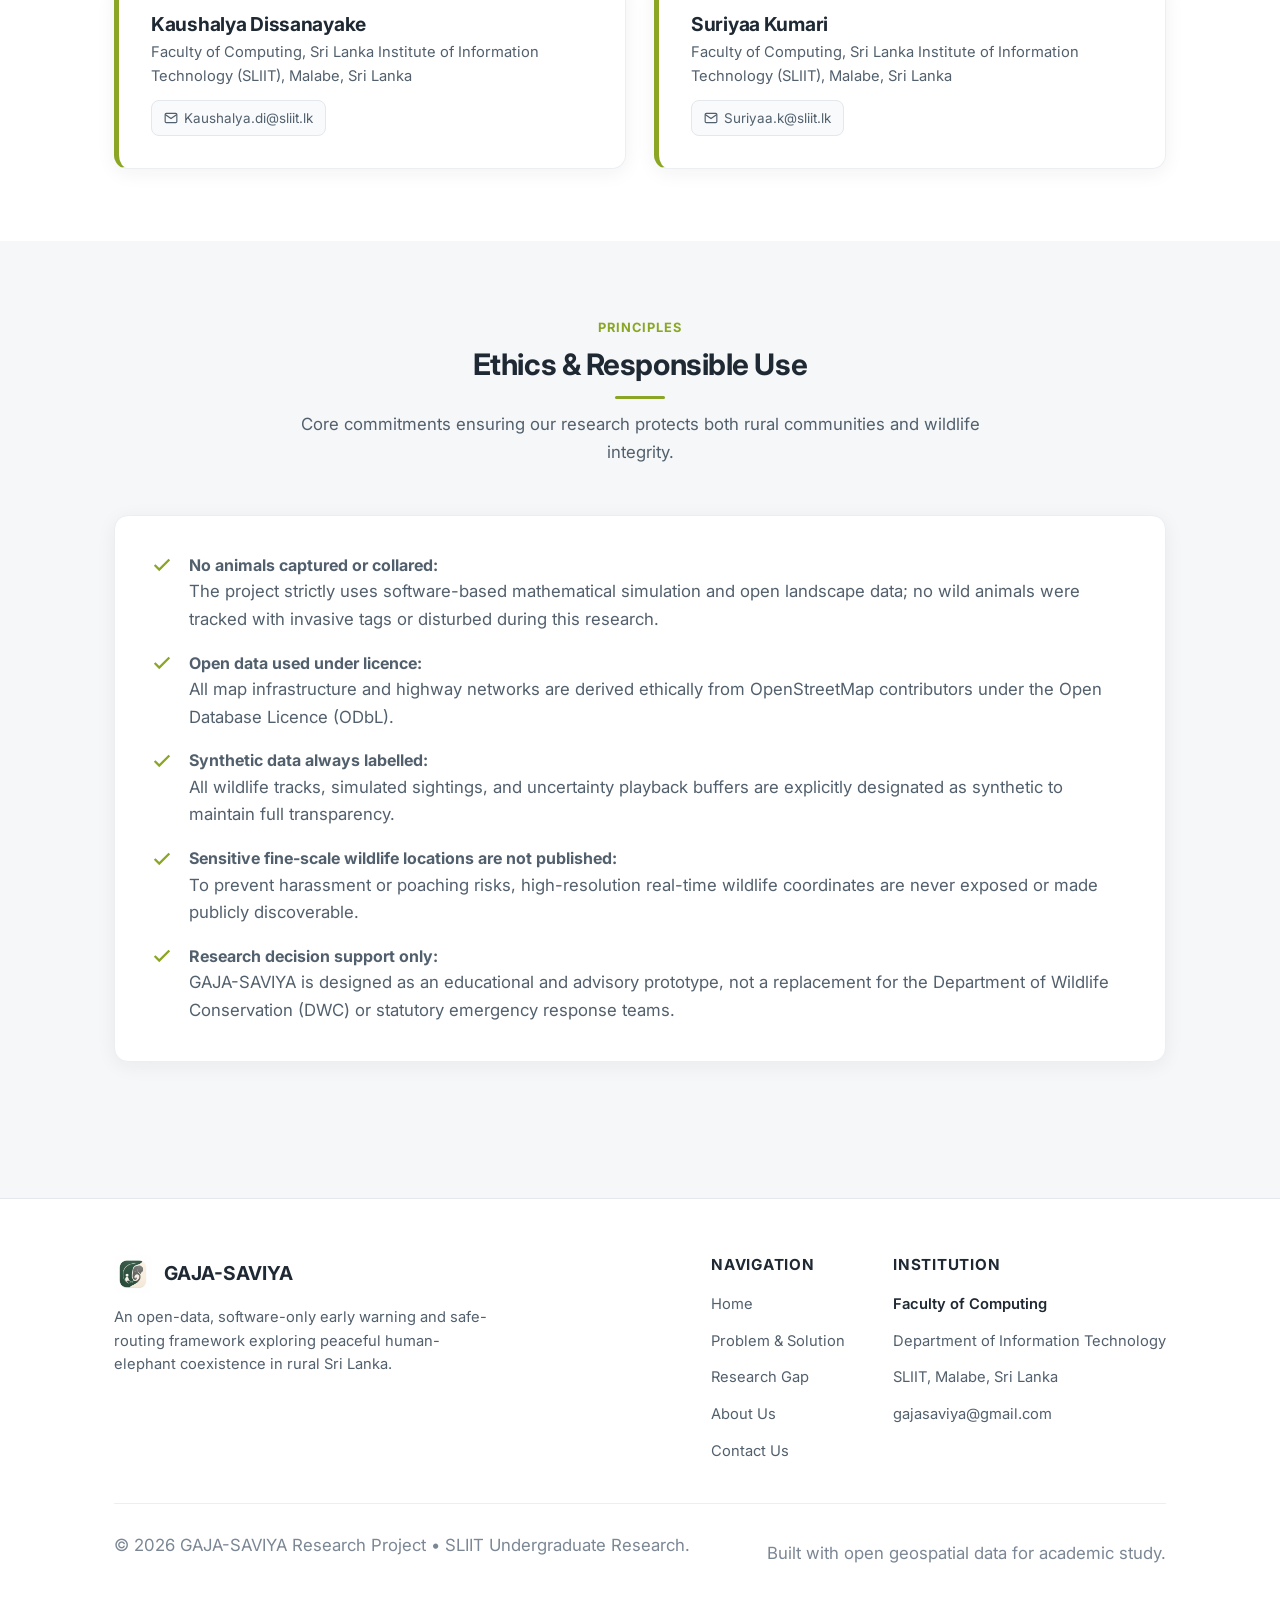
==== commit 30f5f312: "Update team member component names in About page" ====
--- a/about.html
+++ b/about.html
@@ -101,7 +101,7 @@
             </div>
             <h3 class="member-name">Dhananjaya A.G.G</h3>
             <span class="member-id">IT22145734</span>
-            <p class="member-role">[Component - fill in later]</p>
+            <p class="member-role">Elephant Risk Map</p>
             <a href="mailto:IT22145734@my.sliit.lk" class="member-email" title="Email Dhananjaya A.G.G">
               <svg width="14" height="14" viewBox="0 0 24 24" fill="none" stroke="currentColor" stroke-width="2"><path d="M4 4h16c1.1 0 2 .9 2 2v12c0 1.1-.9 2-2 2H4c-1.1 0-2-.9-2-2V6c0-1.1.9-2 2-2z"/><polyline points="22,6 12,13 2,6"/></svg>
               <span>IT22145734@my.sliit.lk</span>
@@ -115,7 +115,7 @@
             </div>
             <h3 class="member-name">Wijesooriya W.M.R.A.B</h3>
             <span class="member-id">IT22249098</span>
-            <p class="member-role">[Component - fill in later]</p>
+            <p class="member-role">Elephant Movement Tracker</p>
             <a href="mailto:IT22249098@my.sliit.lk" class="member-email" title="Email Wijesooriya W.M.R.A.B">
               <svg width="14" height="14" viewBox="0 0 24 24" fill="none" stroke="currentColor" stroke-width="2"><path d="M4 4h16c1.1 0 2 .9 2 2v12c0 1.1-.9 2-2 2H4c-1.1 0-2-.9-2-2V6c0-1.1.9-2 2-2z"/><polyline points="22,6 12,13 2,6"/></svg>
               <span>IT22249098@my.sliit.lk</span>
@@ -129,7 +129,7 @@
             </div>
             <h3 class="member-name">Gunathilake D.R.G.L</h3>
             <span class="member-id">IT22544636</span>
-            <p class="member-role">[Component - fill in later]</p>
+            <p class="member-role">Safe Path Guard</p>
             <a href="mailto:IT22544636@my.sliit.lk" class="member-email" title="Email Gunathilake D.R.G.L">
               <svg width="14" height="14" viewBox="0 0 24 24" fill="none" stroke="currentColor" stroke-width="2"><path d="M4 4h16c1.1 0 2 .9 2 2v12c0 1.1-.9 2-2 2H4c-1.1 0-2-.9-2-2V6c0-1.1.9-2 2-2z"/><polyline points="22,6 12,13 2,6"/></svg>
               <span>IT22544636@my.sliit.lk</span>
@@ -143,7 +143,7 @@
             </div>
             <h3 class="member-name">Saisuhani L</h3>
             <span class="member-id">IT22091598</span>
-            <p class="member-role">[Component - fill in later]</p>
+            <p class="member-role">Risk-Aware Safe Routing for Human Elephant Conflict Mitigation</p>
             <a href="mailto:IT22091598@my.sliit.lk" class="member-email" title="Email Saisuhani L">
               <svg width="14" height="14" viewBox="0 0 24 24" fill="none" stroke="currentColor" stroke-width="2"><path d="M4 4h16c1.1 0 2 .9 2 2v12c0 1.1-.9 2-2 2H4c-1.1 0-2-.9-2-2V6c0-1.1.9-2 2-2z"/><polyline points="22,6 12,13 2,6"/></svg>
               <span>IT22091598@my.sliit.lk</span>
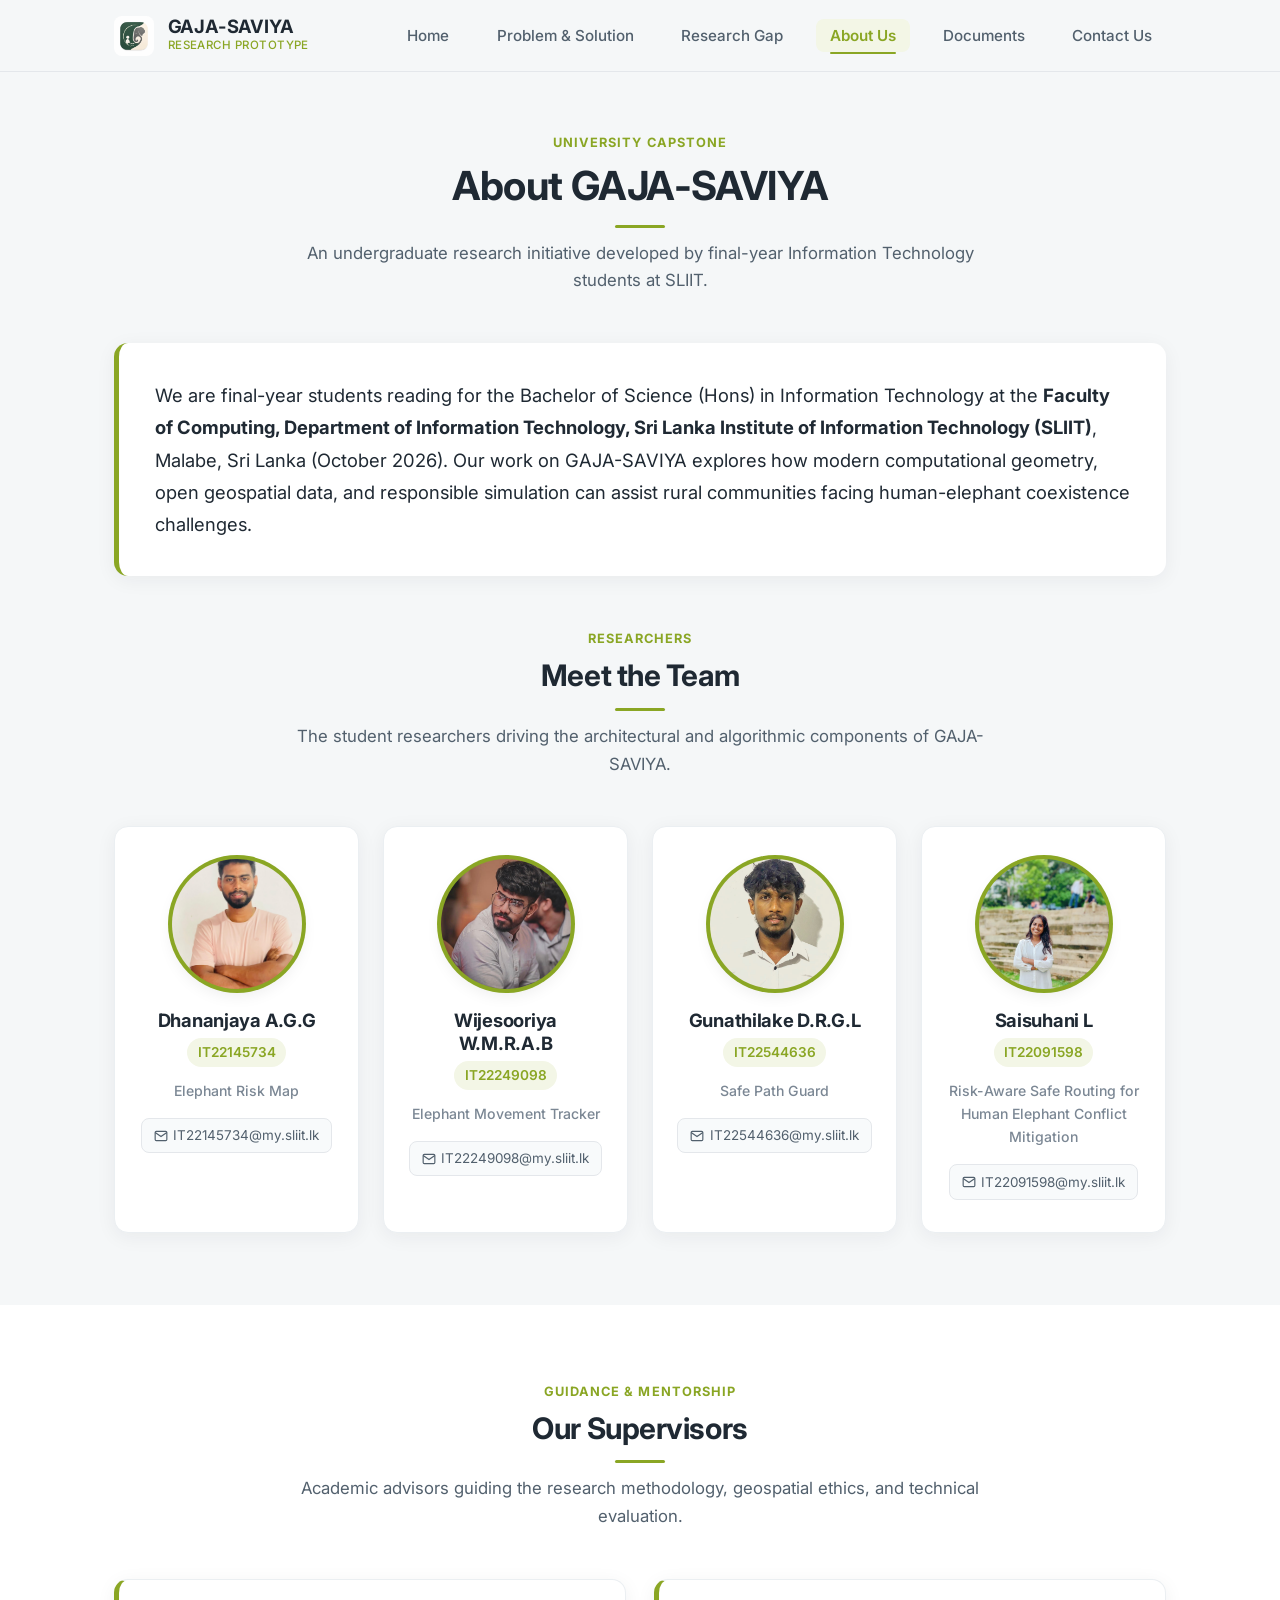
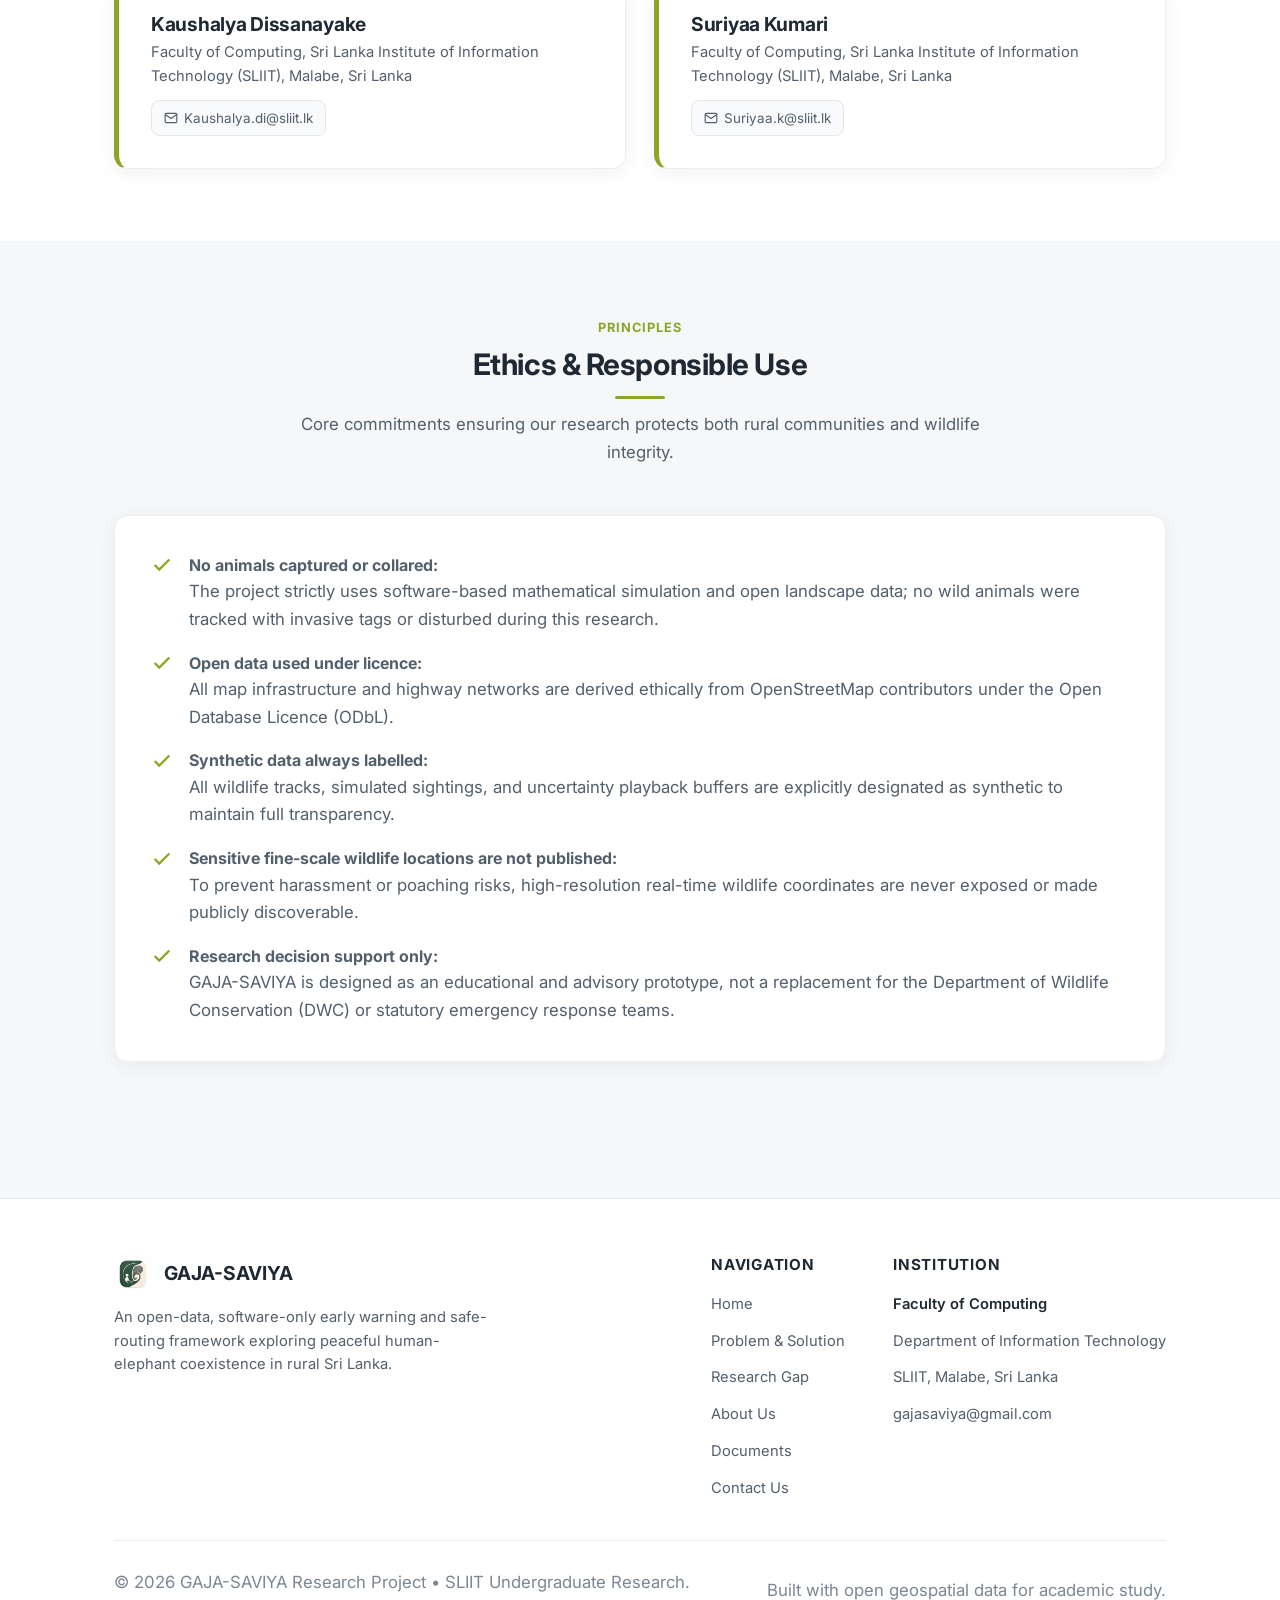
==== commit 82c87395: "Add Project Documents page with proposals, presentations, final reports, and checklists" ====
--- a/about.html
+++ b/about.html
@@ -28,6 +28,7 @@
           <li><a href="problem-solution.html" class="nav-link">Problem &amp; Solution</a></li>
           <li><a href="research-gap.html" class="nav-link">Research Gap</a></li>
           <li><a href="about.html" class="nav-link active">About Us</a></li>
+          <li><a href="documents.html" class="nav-link">Documents</a></li>
           <li><a href="contact.html" class="nav-link">Contact Us</a></li>
         </ul>
       </nav>
@@ -49,6 +50,7 @@
         <li><a href="problem-solution.html" class="mobile-link">Problem &amp; Solution</a></li>
         <li><a href="research-gap.html" class="mobile-link">Research Gap</a></li>
         <li><a href="about.html" class="mobile-link active">About Us</a></li>
+        <li><a href="documents.html" class="mobile-link">Documents</a></li>
         <li><a href="contact.html" class="mobile-link">Contact Us</a></li>
       </ul>
     </div>
@@ -266,6 +268,7 @@
               <li><a href="problem-solution.html" class="footer-link">Problem &amp; Solution</a></li>
               <li><a href="research-gap.html" class="footer-link">Research Gap</a></li>
               <li><a href="about.html" class="footer-link">About Us</a></li>
+              <li><a href="documents.html" class="footer-link">Documents</a></li>
               <li><a href="contact.html" class="footer-link">Contact Us</a></li>
             </ul>
           </div>
--- a/css/style.css
+++ b/css/style.css
@@ -1408,3 +1408,225 @@
     text-align: center;
   }
 }
+
+/* ==========================================================================
+   Documentation Page Styles
+   ========================================================================== */
+.docs-nav-grid {
+  display: grid;
+  grid-template-columns: repeat(auto-fit, minmax(280px, 1fr));
+  gap: 1.5rem;
+  margin-top: 2rem;
+}
+
+.docs-nav-card {
+  background: var(--card-bg);
+  border: 1px solid var(--border-light);
+  border-radius: var(--radius-md);
+  padding: 1.85rem 1.5rem;
+  text-align: center;
+  transition: var(--transition);
+  display: flex;
+  flex-direction: column;
+  align-items: center;
+  box-shadow: var(--shadow-sm);
+}
+
+.docs-nav-card:hover {
+  transform: translateY(-4px);
+  border-color: var(--accent);
+  box-shadow: var(--shadow-md);
+}
+
+.docs-nav-icon {
+  font-size: 2rem;
+  margin-bottom: 1rem;
+  display: inline-flex;
+  align-items: center;
+  justify-content: center;
+  width: 58px;
+  height: 58px;
+  border-radius: var(--radius-full);
+  background: var(--accent-light);
+  color: var(--accent);
+}
+
+.docs-nav-title {
+  font-size: 1.18rem;
+  font-weight: 700;
+  color: var(--text-heading);
+  margin-bottom: 0.5rem;
+}
+
+.docs-nav-desc {
+  font-size: 0.9rem;
+  color: var(--text-body);
+  line-height: 1.5;
+  margin-bottom: 1.35rem;
+  flex-grow: 1;
+}
+
+.docs-nav-btn {
+  display: inline-flex;
+  align-items: center;
+  gap: 0.45rem;
+  padding: 0.55rem 1.35rem;
+  font-size: 0.88rem;
+  font-weight: 600;
+  color: var(--accent);
+  background: var(--accent-tint);
+  border-radius: var(--radius-full);
+  text-decoration: none;
+  transition: var(--transition);
+}
+
+.docs-nav-btn:hover {
+  background: var(--accent);
+  color: #FFFFFF;
+}
+
+.doc-items-grid {
+  display: grid;
+  grid-template-columns: repeat(auto-fit, minmax(320px, 1fr));
+  gap: 1.5rem;
+  margin-top: 1.5rem;
+}
+
+.doc-card {
+  background: var(--card-bg);
+  border: 1px solid var(--border-light);
+  border-radius: var(--radius-md);
+  padding: 1.75rem;
+  display: flex;
+  flex-direction: column;
+  transition: var(--transition);
+  box-shadow: var(--shadow-sm);
+  position: relative;
+}
+
+.doc-card:hover {
+  border-color: var(--accent);
+  box-shadow: var(--shadow-md);
+}
+
+.doc-card-header {
+  display: flex;
+  align-items: flex-start;
+  gap: 1rem;
+  margin-bottom: 1rem;
+}
+
+.doc-card-icon {
+  flex-shrink: 0;
+  width: 44px;
+  height: 44px;
+  border-radius: var(--radius-sm);
+  background: var(--accent-light);
+  color: var(--accent);
+  display: flex;
+  align-items: center;
+  justify-content: center;
+}
+
+.doc-card-meta {
+  flex-grow: 1;
+}
+
+.doc-tag {
+  display: inline-block;
+  font-size: 0.75rem;
+  font-weight: 700;
+  text-transform: uppercase;
+  letter-spacing: 0.05em;
+  color: var(--accent);
+  background: var(--accent-light);
+  padding: 0.2rem 0.65rem;
+  border-radius: var(--radius-full);
+  margin-bottom: 0.4rem;
+}
+
+.doc-card-title {
+  font-size: 1.12rem;
+  font-weight: 700;
+  color: var(--text-heading);
+  line-height: 1.35;
+  margin-bottom: 0.25rem;
+}
+
+.doc-author {
+  font-size: 0.88rem;
+  color: var(--text-muted);
+  font-weight: 500;
+}
+
+.doc-card-desc {
+  font-size: 0.92rem;
+  color: var(--text-body);
+  line-height: 1.55;
+  margin-bottom: 1.5rem;
+  flex-grow: 1;
+}
+
+.doc-card-actions {
+  display: flex;
+  align-items: center;
+  gap: 0.75rem;
+  flex-wrap: wrap;
+  padding-top: 1rem;
+  border-top: 1px solid var(--border-subtle);
+}
+
+.btn-doc-view {
+  display: inline-flex;
+  align-items: center;
+  gap: 0.45rem;
+  padding: 0.5rem 1.15rem;
+  font-size: 0.88rem;
+  font-weight: 600;
+  color: #FFFFFF;
+  background-color: var(--accent);
+  border-radius: var(--radius-full);
+  text-decoration: none;
+  transition: var(--transition);
+}
+
+.btn-doc-view:hover {
+  background-color: var(--accent-hover);
+  transform: translateY(-1px);
+}
+
+.btn-doc-download {
+  display: inline-flex;
+  align-items: center;
+  gap: 0.45rem;
+  padding: 0.5rem 1.15rem;
+  font-size: 0.88rem;
+  font-weight: 600;
+  color: var(--text-heading);
+  background-color: var(--bg);
+  border: 1px solid var(--border-light);
+  border-radius: var(--radius-full);
+  text-decoration: none;
+  transition: var(--transition);
+}
+
+.btn-doc-download:hover {
+  border-color: var(--accent);
+  color: var(--accent);
+  background-color: #FFFFFF;
+  transform: translateY(-1px);
+}
+
+.doc-pending-badge {
+  display: inline-flex;
+  align-items: center;
+  gap: 0.45rem;
+  font-size: 0.84rem;
+  font-weight: 600;
+  color: var(--warning-text);
+  background: var(--warning-bg);
+  border: 1px solid var(--warning-border);
+  padding: 0.45rem 1rem;
+  border-radius: var(--radius-full);
+}
+
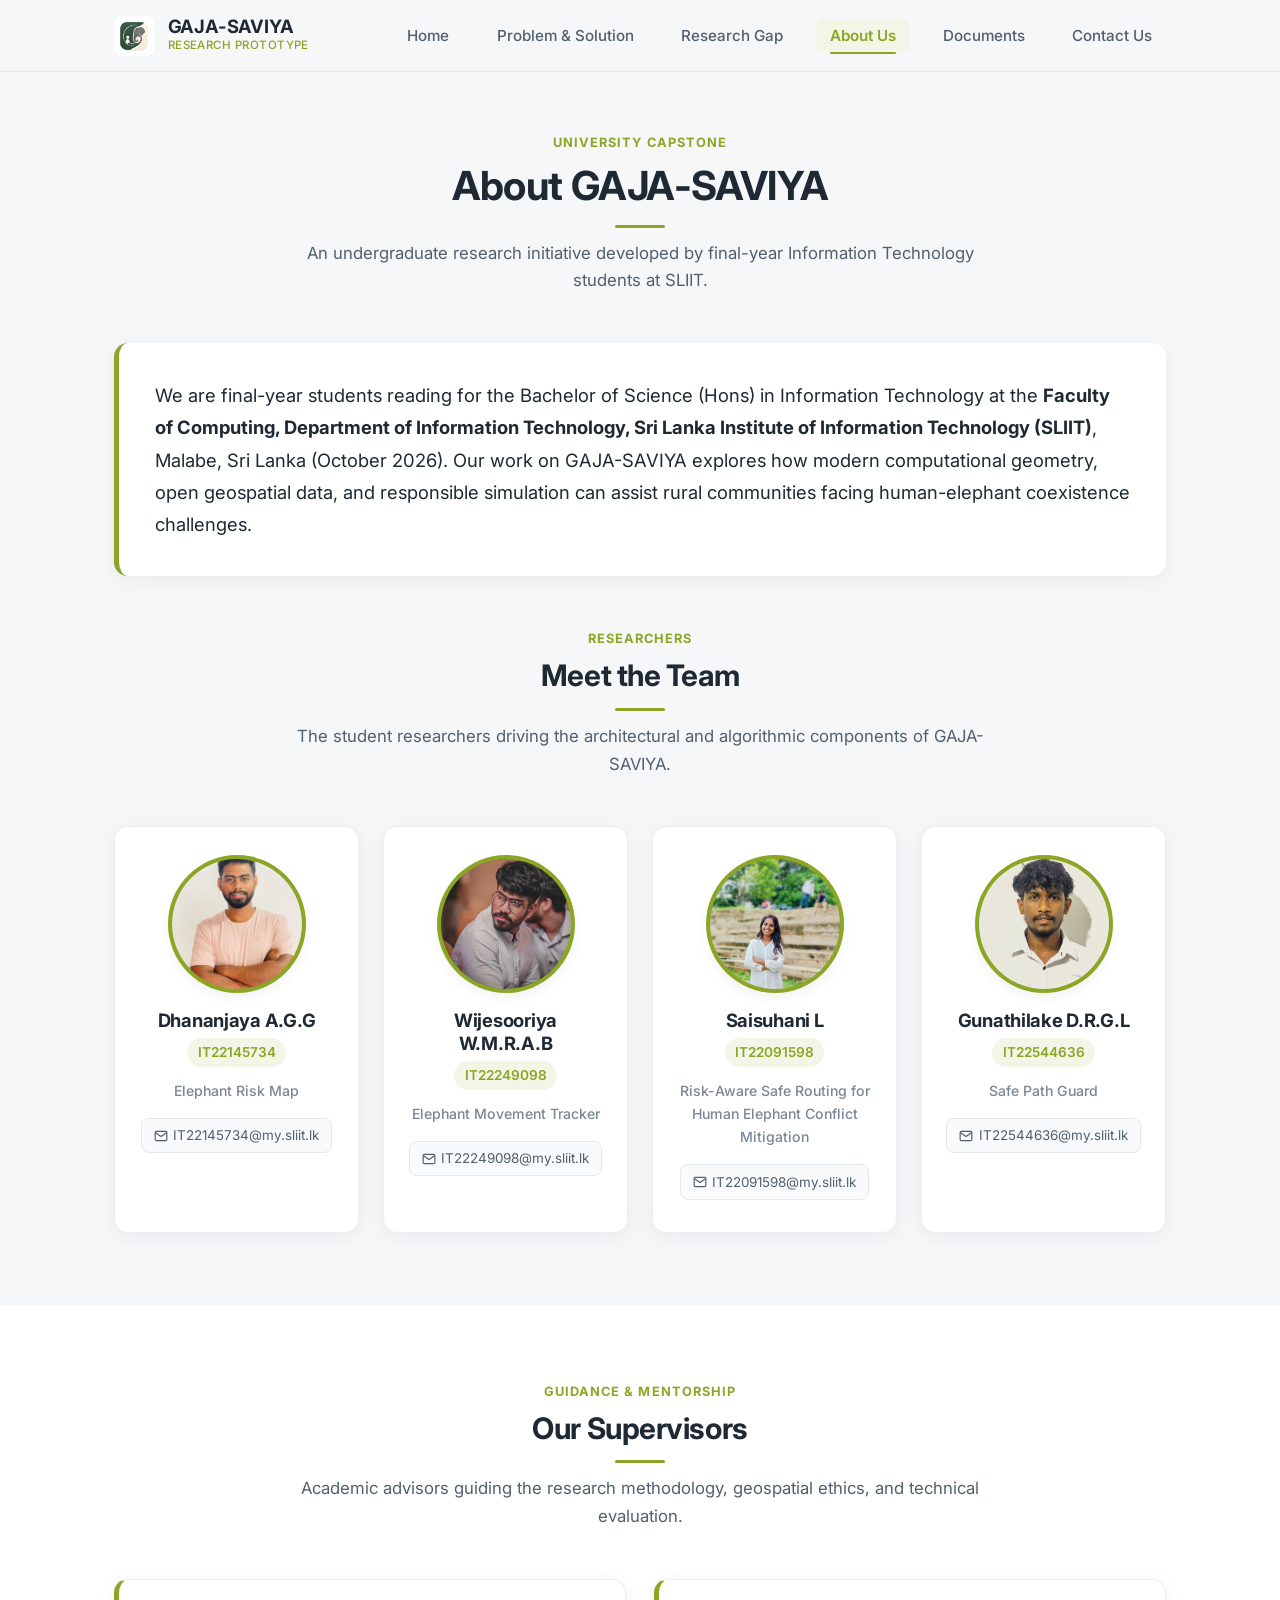
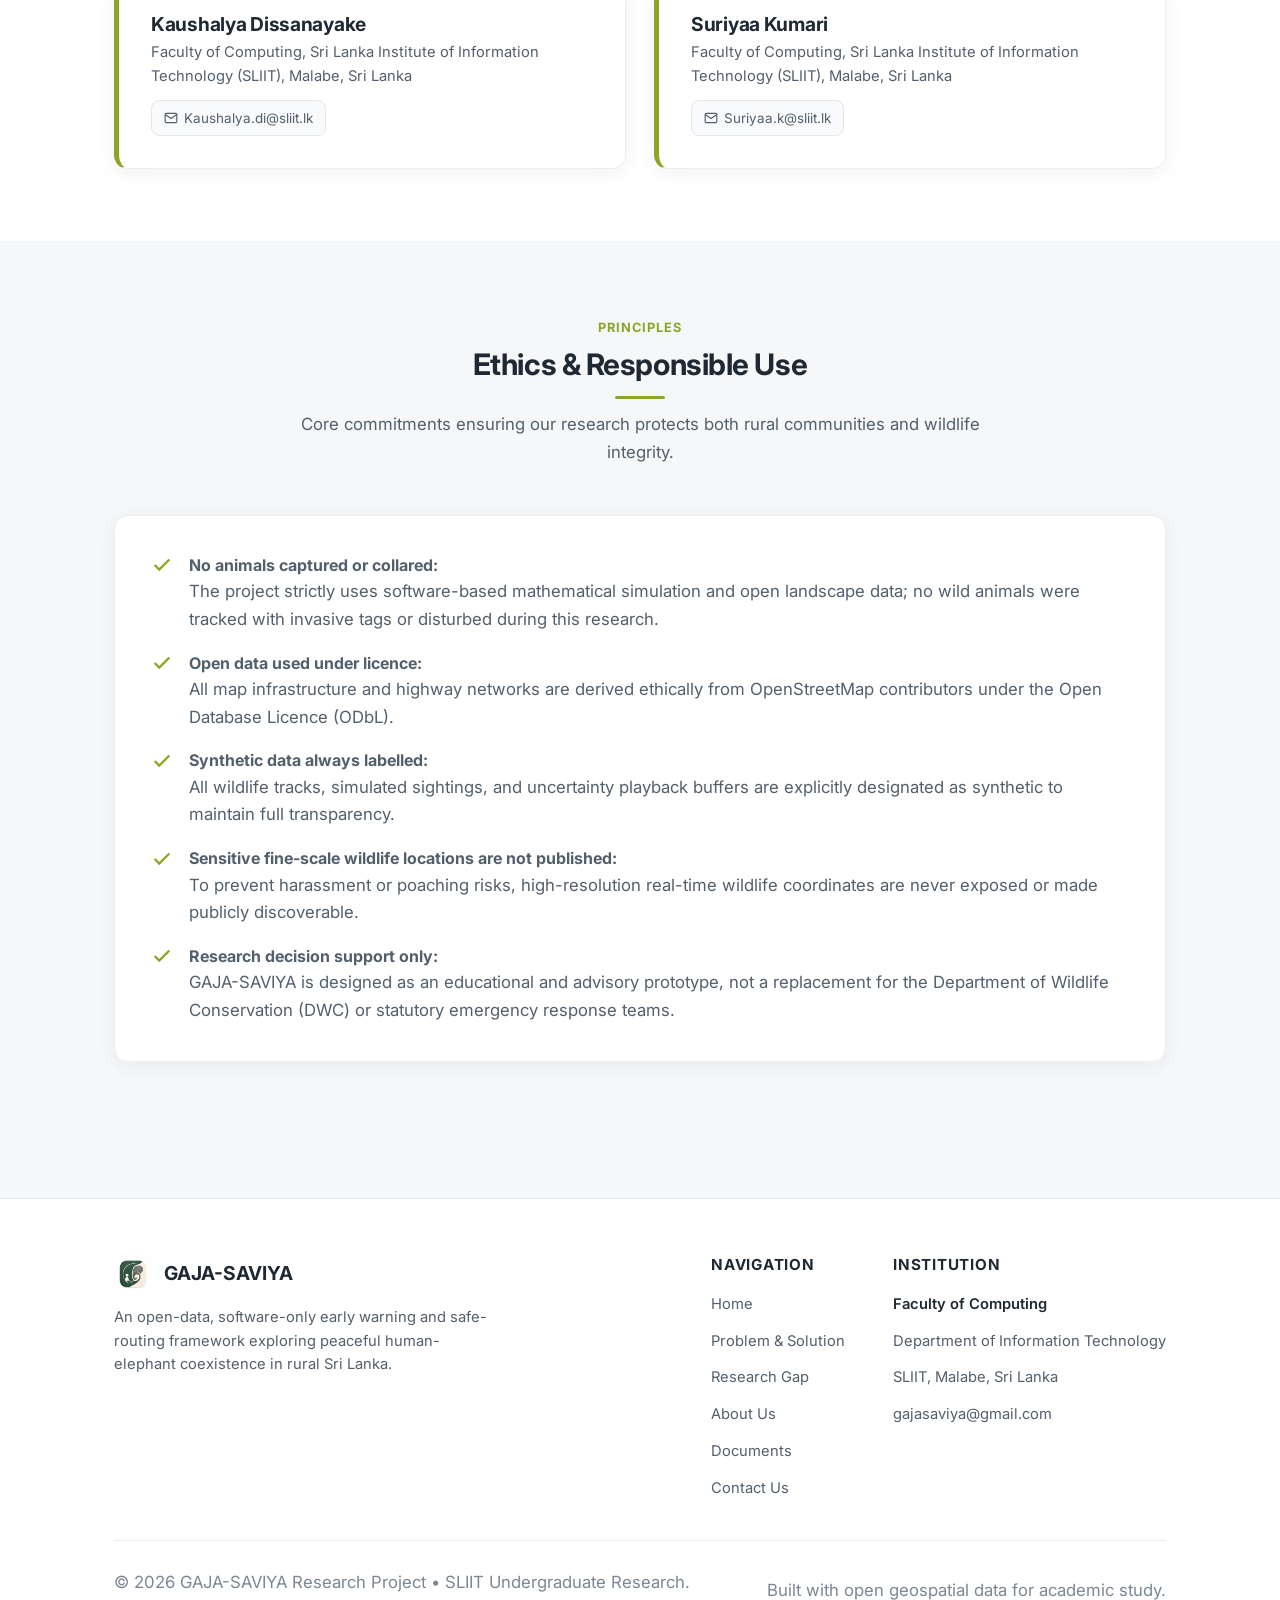
==== commit c0507001: "Swap Component 3 (Saisuhani L) and Component 4 (Gunathilake D.R.G.L)" ====
--- a/about.html
+++ b/about.html
@@ -127,6 +127,20 @@
           <!-- Member 3 -->
           <article class="member-card fade-in-on-scroll" id="member-3">
             <div class="member-photo-wrap">
+              <img src="assets/member4.jpg" alt="Photo of Saisuhani L" class="member-photo" loading="lazy">
+            </div>
+            <h3 class="member-name">Saisuhani L</h3>
+            <span class="member-id">IT22091598</span>
+            <p class="member-role">Risk-Aware Safe Routing for Human Elephant Conflict Mitigation</p>
+            <a href="mailto:IT22091598@my.sliit.lk" class="member-email" title="Email Saisuhani L">
+              <svg width="14" height="14" viewBox="0 0 24 24" fill="none" stroke="currentColor" stroke-width="2"><path d="M4 4h16c1.1 0 2 .9 2 2v12c0 1.1-.9 2-2 2H4c-1.1 0-2-.9-2-2V6c0-1.1.9-2 2-2z"/><polyline points="22,6 12,13 2,6"/></svg>
+              <span>IT22091598@my.sliit.lk</span>
+            </a>
+          </article>
+
+          <!-- Member 4 -->
+          <article class="member-card fade-in-on-scroll" id="member-4">
+            <div class="member-photo-wrap">
               <img src="assets/member3.jpg" alt="Photo of Gunathilake D.R.G.L" class="member-photo" loading="lazy">
             </div>
             <h3 class="member-name">Gunathilake D.R.G.L</h3>
@@ -135,20 +149,6 @@
             <a href="mailto:IT22544636@my.sliit.lk" class="member-email" title="Email Gunathilake D.R.G.L">
               <svg width="14" height="14" viewBox="0 0 24 24" fill="none" stroke="currentColor" stroke-width="2"><path d="M4 4h16c1.1 0 2 .9 2 2v12c0 1.1-.9 2-2 2H4c-1.1 0-2-.9-2-2V6c0-1.1.9-2 2-2z"/><polyline points="22,6 12,13 2,6"/></svg>
               <span>IT22544636@my.sliit.lk</span>
-            </a>
-          </article>
-
-          <!-- Member 4 -->
-          <article class="member-card fade-in-on-scroll" id="member-4">
-            <div class="member-photo-wrap">
-              <img src="assets/member4.jpg" alt="Photo of Saisuhani L" class="member-photo" loading="lazy">
-            </div>
-            <h3 class="member-name">Saisuhani L</h3>
-            <span class="member-id">IT22091598</span>
-            <p class="member-role">Risk-Aware Safe Routing for Human Elephant Conflict Mitigation</p>
-            <a href="mailto:IT22091598@my.sliit.lk" class="member-email" title="Email Saisuhani L">
-              <svg width="14" height="14" viewBox="0 0 24 24" fill="none" stroke="currentColor" stroke-width="2"><path d="M4 4h16c1.1 0 2 .9 2 2v12c0 1.1-.9 2-2 2H4c-1.1 0-2-.9-2-2V6c0-1.1.9-2 2-2z"/><polyline points="22,6 12,13 2,6"/></svg>
-              <span>IT22091598@my.sliit.lk</span>
             </a>
           </article>
 
